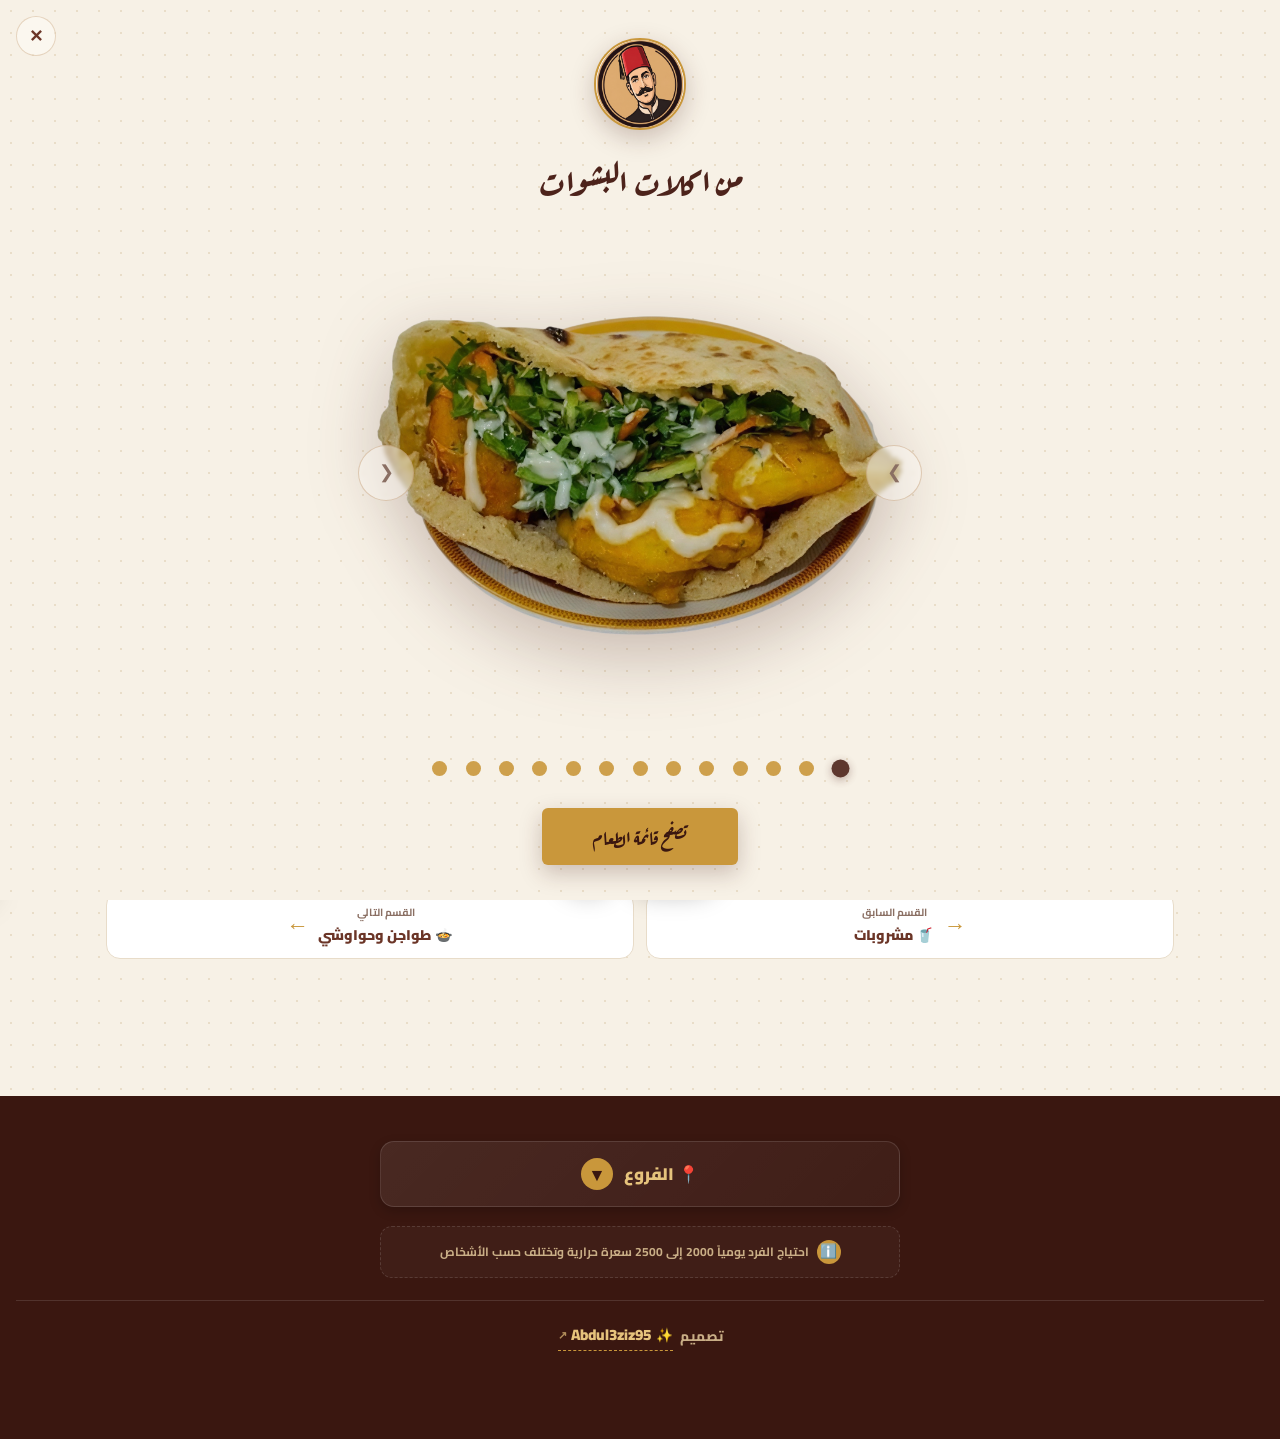
==== index.html @ 7810b71e "Update index.html" ====
<!DOCTYPE html>
<html lang="ar" dir="rtl">
<head>
<meta charset="UTF-8">
<meta name="viewport" content="width=device-width, initial-scale=1.0">
<title>ركن البشوات | كشري - طواجن - حواوشي</title>
<link href="https://fonts.googleapis.com/css2?family=Cairo:wght@400;600;700;800;900&family=Aref+Ruqaa:wght@400;700&display=swap" rel="stylesheet">
<style>
:root{
  --brown:#4d231b; --brown2:#6b3527; --dark:#3a1710;
  --gold:#c9973b; --gold2:#e6c37c; --cream:#f7f1e6; --card:#fffdf8;
  --ink:#2b1a15; --muted:#8a6f63; --line:#e8dcc9; --wa:#128c5e;
}
*{margin:0;padding:0;box-sizing:border-box;-webkit-tap-highlight-color:transparent}
html{scroll-behavior:smooth}
body{font-family:'Cairo',sans-serif;background:var(--cream);color:var(--ink);
  background-image:radial-gradient(#e9ddc8 1px,transparent 1px);background-size:22px 22px}
.topbar{position:sticky;top:0;z-index:50;background:rgba(58,23,16,.97);backdrop-filter:blur(8px);
  display:flex;align-items:center;justify-content:space-between;padding:.6rem 1rem;gap:.8rem;box-shadow:0 4px 18px rgba(0,0,0,.25)}
.brand{display:flex;align-items:center;gap:.7rem;color:#fff}
.brand .logo{width:54px;height:54px;border-radius:50%;object-fit:cover;flex-shrink:0;
  border:2px solid var(--gold);box-shadow:0 3px 10px rgba(0,0,0,.4);background:#d9a866}
.brand b{font-size:1.1rem;font-weight:900}
.brand small{display:block;color:var(--gold2);font-size:.68rem;font-weight:700}
.cart-btn{position:relative;background:var(--gold);border:none;color:var(--dark);font-family:inherit;font-weight:800;
  padding:.55rem 1.1rem;border-radius:50px;cursor:pointer;font-size:.9rem;display:flex;align-items:center;gap:.4rem;transition:.2s}
.cart-btn:hover{transform:translateY(-2px)}
.count{background:var(--dark);color:#fff;border-radius:50px;min-width:22px;height:22px;display:grid;place-items:center;font-size:.72rem;padding:0 6px}
/* ===== الهيرو ===== */
.hero{background:linear-gradient(135deg,var(--dark),#5a241c 55%,#7a3a24);color:#fff;text-align:center;padding:3.2rem 1rem 3.4rem;position:relative;overflow:hidden}
.hero::before{content:'🍚 🥙 🍲';position:absolute;inset:0;display:flex;justify-content:space-around;align-items:center;
  font-size:5rem;opacity:.07;pointer-events:none}
.hero h1{font-size:clamp(2rem,7vw,3.4rem);font-weight:900;color:var(--gold2);text-shadow:0 4px 20px rgba(0,0,0,.4)}
.hero p{color:#f3e2c3;font-weight:700;margin:.4rem 0 1.4rem;font-size:1.05rem}
.badges{display:flex;gap:.5rem;justify-content:center;flex-wrap:wrap;margin-top:.6rem}
.badges span{background:#ffffff14;border:1px solid #ffffff2b;border-radius:50px;padding:.3rem .9rem;font-size:.75rem;font-weight:700;color:#f3e2c3}
.hero-search{display:flex;justify-content:center;margin-top:1.3rem;position:relative}
.search{background:#fff;border:2px solid var(--gold);border-radius:50px;padding:.75rem 1.4rem;font-family:inherit;
  font-size:.95rem;font-weight:700;color:var(--ink);width:min(430px,92%);outline:none;text-align:center;
  box-shadow:0 8px 24px rgba(0,0,0,.3);transition:.2s}
.search:focus{border-color:var(--gold2);box-shadow:0 8px 24px rgba(0,0,0,.3),0 0 0 4px #c9973b33}
.search::placeholder{color:var(--muted)}
.search-stats{display:none;justify-content:center;gap:.5rem;margin-top:.7rem;font-size:.82rem;font-weight:800;color:#f3e2c3}
.search-stats.show{display:flex}
.search-stats span{background:#ffffff22;padding:.25rem .8rem;border-radius:50px;border:1px solid #ffffff33}
.search-stats .clear-btn{background:var(--gold);color:var(--dark);padding:.25rem .8rem;border-radius:50px;cursor:pointer;border:none;font-family:inherit;font-weight:900;font-size:.78rem;transition:.2s}
.search-stats .clear-btn:hover{background:var(--gold2);transform:translateY(-1px)}
/* ===== شاشة الترحيب + العداد الدائري ===== */
#welcome{position:fixed;inset:0;z-index:100;display:flex;flex-direction:column;align-items:center;justify-content:center;
  padding:1rem;gap:0;background:rgba(26,10,6,.85);backdrop-filter:blur(8px);opacity:0;pointer-events:none;transition:.45s;overflow-y:auto}
#welcome.show{opacity:1;pointer-events:auto}
.w-card{background:var(--cream);border-radius:22px;max-width:440px;width:100%;padding:1.5rem 1.2rem 1.3rem;text-align:center;
  position:relative;box-shadow:0 24px 70px rgba(0,0,0,.55);border:2px solid var(--gold);
  transform:translateY(26px) scale(.94);transition:.45s cubic-bezier(.2,.9,.3,1.15)}
#welcome.show .w-card{transform:translateY(0) scale(1)}
.w-card.hidden{display:none}
.w-card img{width:100%;border-radius:16px;border:1px solid var(--line);background:#fff}
.w-card h2{color:var(--brown);font-weight:900;font-size:1.3rem;margin:.9rem 0 .3rem}
.w-card p{color:var(--muted);font-weight:700;font-size:.88rem;line-height:1.9}
.w-close{position:absolute;top:.7rem;left:.7rem;width:34px;height:34px;border-radius:50%;border:none;
  background:#00000012;color:var(--brown);font-weight:900;cursor:pointer;font-size:1rem;transition:.2s}
.w-close:hover{background:#00000022;transform:rotate(90deg)}
/* ===== العداد الدائري الحديث ===== */
.loader-wrap{display:flex;flex-direction:column;align-items:center;gap:.8rem;margin-top:1.5rem;flex-shrink:0}
.ring{position:relative;width:116px;height:116px;filter:drop-shadow(0 0 14px rgba(201,151,59,.35))}
.ring svg{width:100%;height:100%;transform:rotate(-90deg)}
.ring-bg{fill:none;stroke:#ffffff22;stroke-width:8}
.ring-fg{fill:none;stroke:url(#ringGrad);stroke-width:8;stroke-linecap:round;stroke-dasharray:326.7;stroke-dashoffset:326.7;
  transition:stroke-dashoffset .35s ease;filter:drop-shadow(0 0 6px rgba(230,195,124,.7))}
.ring-num{position:absolute;inset:0;display:flex;align-items:center;justify-content:center;color:#fff;font-weight:900;font-size:1.6rem}
.ring-num small{font-size:.85rem;color:var(--gold2);font-weight:800;margin-inline-start:2px}
.loader-txt{color:#f3e2c3;font-weight:800;font-size:.85rem;animation:blinkTxt 1.6s ease-in-out infinite}
.loader-txt.done{animation:none;color:var(--gold2)}
@keyframes blinkTxt{0%,100%{opacity:.55}50%{opacity:1}}
.skip-link{background:none;border:none;color:#c9ae86;font-family:inherit;font-size:.75rem;font-weight:700;cursor:pointer;
  text-decoration:underline;text-underline-offset:3px;transition:.2s;margin-top:.2rem}
.skip-link:hover{color:var(--gold2)}
/* ===== صفحة الأصناف المميزة (ستايل القرية النجدية) ===== */
#featured{position:fixed;inset:0;z-index:95;background:var(--cream);
  background-image:radial-gradient(#e9ddc8 1px,transparent 1px);background-size:22px 22px;
  display:flex;flex-direction:column;align-items:center;opacity:0;pointer-events:none;transition:.45s;overflow-y:auto;padding:1.2rem 0 2.2rem}
#featured.show{opacity:1;pointer-events:auto}
.f-close{position:absolute;top:1rem;left:1rem;width:40px;height:40px;border-radius:50%;border:1.5px solid #b98d5f55;
  background:#fffdf888;color:var(--brown2);font-size:1.05rem;font-weight:900;cursor:pointer;transition:.25s;z-index:5}
.f-close:hover{background:var(--brown);color:#fff;transform:rotate(90deg)}
.f-top{text-align:center;margin-top:1.2rem;flex-shrink:0}
.f-logo{width:92px;height:92px;border-radius:50%;object-fit:cover;border:2.5px solid var(--gold);
  box-shadow:0 8px 24px rgba(77,35,27,.25);background:#d9a866}
.f-title{font-family:'Aref Ruqaa',serif;color:var(--brown);font-size:clamp(1.5rem,6vw,2.2rem);font-weight:700;margin-top:.7rem;line-height:1.6}
.f-stage{position:relative;width:100%;max-width:600px;flex:1;min-height:300px;display:flex;align-items:center;justify-content:center;padding:1rem 0}
.f-img-box{width:88%;display:flex;align-items:center;justify-content:center}
.f-img-box img{max-width:100%;max-height:52vh;object-fit:contain;cursor:zoom-in;
  filter:drop-shadow(0 20px 35px rgba(77,35,27,.28));transition:.3s;border-radius:8px}
.f-arrow{position:absolute;top:50%;transform:translateY(-50%);width:56px;height:56px;border-radius:50%;
  border:1.5px solid #b98d5f66;background:#fffdf866;color:#8a6f63;font-size:1.15rem;cursor:pointer;transition:.25s;
  display:grid;place-items:center;backdrop-filter:blur(2px);z-index:3;line-height:1}
.f-arrow:hover{background:var(--gold);color:var(--dark);border-color:var(--gold);transform:translateY(-50%) scale(1.1)}
.f-arrow:active{transform:translateY(-50%) scale(.92)}
.f-right{right:3%}
.f-left{left:3%}
.f-dots{display:flex;gap:1.15rem;justify-content:center;align-items:center;padding:1.4rem 1rem .6rem;flex-wrap:wrap;flex-shrink:0}
.f-dot{width:15px;height:15px;border-radius:50%;border:none;background:var(--gold);cursor:pointer;transition:.3s;padding:0;opacity:.9}
.f-dot:hover{transform:scale(1.2)}
.f-dot.active{background:var(--brown);transform:scale(1.2);box-shadow:0 2px 8px rgba(77,35,27,.4)}
.f-menu-btn{font-family:'Aref Ruqaa',serif;background:var(--gold);color:var(--dark);border:none;border-radius:6px;
  padding:.85rem 3.2rem;font-size:1.2rem;font-weight:700;cursor:pointer;transition:.25s;
  box-shadow:0 8px 22px rgba(77,35,27,.25);margin-top:1.4rem;flex-shrink:0}
.f-menu-btn:hover{background:var(--gold2);transform:translateY(-3px);box-shadow:0 12px 28px rgba(77,35,27,.35)}
.f-menu-btn:active{transform:scale(.97)}
.anim-next{animation:featNext .5s ease}
.anim-prev{animation:featPrev .5s ease}
@keyframes featNext{from{opacity:0;transform:translateX(-35px) scale(.97)}to{opacity:1;transform:translateX(0) scale(1)}}
@keyframes featPrev{from{opacity:0;transform:translateX(35px) scale(.97)}to{opacity:1;transform:translateX(0) scale(1)}}
/* ===== التكبير ===== */
#featLightbox{position:fixed;inset:0;z-index:99;background:rgba(20,8,4,.94);display:flex;align-items:center;justify-content:center;
  padding:1.2rem;opacity:0;pointer-events:none;transition:.3s;cursor:zoom-out}
#featLightbox.show{opacity:1;pointer-events:auto}
#featLightbox img{max-width:96%;max-height:90%;border-radius:14px;border:3px solid var(--gold);box-shadow:0 30px 80px rgba(0,0,0,.8);cursor:default}
.lb-close{position:absolute;top:1rem;left:1rem;width:44px;height:44px;border-radius:50%;border:none;
  background:#ffffff22;color:#fff;font-size:1.2rem;cursor:pointer;transition:.25s}
.lb-close:hover{background:#e53e3e;transform:rotate(90deg)}
.lb-name{position:absolute;bottom:1.2rem;inset-inline:0;text-align:center;color:var(--gold2);font-weight:900;font-size:1.05rem;text-shadow:0 2px 8px rgba(0,0,0,.8)}
@media(max-width:560px){
  .f-arrow{width:44px;height:44px;font-size:1rem}
  .f-right{right:2%}
  .f-left{left:2%}
  .f-img-box{width:82%}
  .f-dots{gap:.8rem}
  .f-dot{width:12px;height:12px}
}
/* ===== التصنيفات ===== */
.cats{position:sticky;top:66px;z-index:40;background:var(--cream);padding:.7rem 1rem;display:flex;gap:.5rem;
  overflow-x:auto;border-bottom:1px solid var(--line);scrollbar-width:none;transition:.3s}
.cats::-webkit-scrollbar{display:none}
.cats.searching{opacity:.4;pointer-events:none}
.chip{flex-shrink:0;background:#fff;border:1.5px solid var(--line);border-radius:50px;padding:.45rem 1.1rem;
  font-family:inherit;font-weight:800;font-size:.85rem;color:var(--brown2);cursor:pointer;transition:.2s}
.chip.active,.chip:hover{background:var(--brown);color:#fff;border-color:var(--brown)}
/* ===== الأقسام ===== */
main{max-width:1100px;margin:auto;padding:1.5rem 1rem 6rem}
.section{margin-bottom:2.6rem;scroll-margin-top:160px}
.ribbon{background:linear-gradient(180deg,var(--brown2),var(--brown));color:#fff;padding:.55rem 2.4rem;border-radius:.5rem;
  position:relative;font-size:1.2rem;font-weight:900;display:inline-block;box-shadow:0 6px 16px rgba(61,21,15,.3);margin-bottom:1.2rem}
.ribbon::before,.ribbon::after{content:"";position:absolute;top:9px;bottom:9px;width:24px;background:var(--dark);z-index:-1}
.ribbon::before{left:-13px;clip-path:polygon(0 0,100% 0,100% 100%,0 100%,45% 50%)}
.ribbon::after{right:-13px;clip-path:polygon(0 0,100% 0,55% 50%,100% 100%,0 100%)}
.grid{display:grid;grid-template-columns:repeat(auto-fill,minmax(250px,1fr));gap:.9rem}
.card{background:var(--card);border:1px solid var(--line);border-radius:16px;padding:.9rem 1rem;display:flex;
  flex-direction:column;gap:.7rem;transition:.25s;box-shadow:0 2px 8px rgba(77,35,27,.06)}
.card:hover{transform:translateY(-4px);box-shadow:0 10px 24px rgba(77,35,27,.14);border-color:var(--gold)}
.card.highlight{border-color:var(--gold);box-shadow:0 0 0 3px #c9973b33,0 10px 24px rgba(77,35,27,.14);animation:pulse .6s ease-out}
@keyframes pulse{0%{transform:scale(.95)}50%{transform:scale(1.03)}100%{transform:scale(1)}}
.c-top{display:flex;justify-content:space-between;align-items:flex-start;gap:.5rem}
.c-top h4{font-size:.95rem;font-weight:800;line-height:1.5}
.cal{flex-shrink:0;background:#fff6e6;border:1px solid #f0dcb8;color:#a06b1c;border-radius:50px;padding:.1rem .6rem;font-size:.68rem;font-weight:800}
.size{font-family:inherit;font-size:.8rem;font-weight:700;color:var(--brown2);background:#fff;border:1.5px solid var(--line);border-radius:10px;padding:.35rem .5rem;outline:none}
.c-bot{display:flex;justify-content:space-between;align-items:center;gap:.5rem;margin-top:auto}
.price{background:linear-gradient(180deg,var(--gold2),var(--gold));color:var(--dark);border-radius:10px;padding:.25rem .8rem;font-weight:900;font-size:.85rem}
.step{display:flex;align-items:center;gap:.4rem;background:#fff;border:1.5px solid var(--line);border-radius:12px;padding:.28rem .4rem;transition:.2s}
.step.on{border-color:var(--gold);box-shadow:0 0 0 3px #c9973b22}
.step .st{width:30px;height:30px;border:none;border-radius:9px;font-size:1.1rem;font-weight:900;cursor:pointer;transition:.15s;font-family:inherit;line-height:1}
.step .inc{background:var(--brown);color:#fff}
.step .inc:hover{background:var(--gold);color:var(--dark)}
.step .inc:active{transform:scale(.9)}
.step .dec{background:#f3e7d7;color:var(--brown2)}
.step .dec:hover{background:#e5d3ba}
.step .dec:active{transform:scale(.9)}
.step .qnum{min-width:22px;text-align:center;font-weight:900;color:var(--brown);font-size:.95rem}
.sec-nav{display:flex;gap:.8rem;margin-top:1.5rem}
.nav-btn{flex:1;display:flex;align-items:center;justify-content:center;gap:.6rem;background:#fff;border:1.5px solid var(--line);
  border-radius:14px;padding:.6rem .8rem;cursor:pointer;transition:.2s;font-family:inherit}
.nav-btn:hover{border-color:var(--brown);transform:translateY(-2px);box-shadow:0 6px 16px rgba(77,35,27,.14)}
.nav-btn .arr{font-size:1.4rem;color:var(--gold);font-weight:900;line-height:1}
.nav-btn .lbl{text-align:center}
.nav-btn .lbl small{display:block;font-size:.65rem;color:var(--muted);font-weight:700}
.nav-btn .lbl b{font-size:.88rem;color:var(--brown2);font-weight:900}
.nav-btn:hover .lbl b{color:var(--brown)}
/* ===== سلة الطلبات ===== */
#overlay{position:fixed;inset:0;background:rgba(30,12,8,.5);opacity:0;pointer-events:none;transition:.3s;z-index:60}
#overlay.show{opacity:1;pointer-events:auto}
#drawer{position:fixed;top:0;left:0;bottom:0;width:min(400px,92vw);background:var(--cream);z-index:70;display:flex;
  flex-direction:column;transform:translateX(-105%);transition:.35s cubic-bezier(.2,.8,.2,1);box-shadow:8px 0 30px rgba(0,0,0,.25)}
#drawer.show{transform:translateX(0)}
.d-head{background:var(--brown);color:#fff;padding:1rem 1.2rem;display:flex;justify-content:space-between;align-items:center;font-weight:900}
.d-head button{background:#ffffff22;border:none;color:#fff;width:32px;height:32px;border-radius:50%;font-size:1rem;cursor:pointer}
.d-items{flex:1;overflow-y:auto;padding:1rem;display:flex;flex-direction:column;gap:.7rem}
.empty{text-align:center;color:var(--muted);font-weight:800;margin:auto;font-size:1rem}
.ci{background:#fff;border:1px solid var(--line);border-radius:14px;padding:.7rem .9rem;display:flex;align-items:center;gap:.6rem;justify-content:space-between}
.ci-info b{font-size:.85rem;font-weight:800;display:block}
.ci-size{background:#fff6e6;border:1px solid #f0dcb8;color:#a06b1c;border-radius:50px;padding:0 .55rem;font-size:.65rem;font-weight:800;margin-inline-start:.3rem}
.ci-price{color:var(--muted);font-size:.7rem;font-weight:700}
.ci-ctrl{display:flex;align-items:center;gap:.55rem}
.ci-ctrl .q{width:27px;height:27px;border-radius:8px;border:none;background:var(--brown);color:#fff;font-weight:900;cursor:pointer;font-size:.95rem}
.ci-ctrl span{font-weight:900;min-width:18px;text-align:center}
.ci-total{font-weight:900;color:var(--brown2);font-size:.82rem;min-width:52px;text-align:end}
.d-foot{border-top:1px solid var(--line);padding:1rem;background:#fff;display:flex;flex-direction:column;gap:.6rem}
.d-foot input,.d-foot textarea{font-family:inherit;border:1.5px solid var(--line);border-radius:10px;padding:.5rem .7rem;font-size:.82rem;outline:none;resize:none;background:var(--cream)}
.d-foot input:focus,.d-foot textarea:focus{border-color:var(--gold)}
.total-row{display:flex;justify-content:space-between;font-weight:900;font-size:1rem;color:var(--brown)}
.total-row small{color:var(--muted);font-weight:700}
.checkout{background:var(--wa);color:#fff;border:none;border-radius:12px;padding:.85rem;font-family:inherit;font-weight:900;font-size:1rem;cursor:pointer;display:flex;justify-content:center;align-items:center;gap:.5rem}
.checkout:active{transform:scale(.98)}
/* ===== أزرار عائمة ===== */
.fabs{position:fixed;bottom:1rem;inset-inline:0;display:flex;justify-content:center;gap:.7rem;z-index:55}
.fab{border:none;border-radius:50px;padding:.8rem 1.4rem;font-family:inherit;font-weight:900;font-size:.9rem;cursor:pointer;
  display:flex;align-items:center;gap:.5rem;box-shadow:0 10px 26px rgba(0,0,0,.28);transition:.2s}
.fab-cart{background:var(--brown);color:#fff}
.fab-wa{background:var(--wa);color:#fff;padding:.8rem 1rem}
.fab:hover{transform:translateY(-3px)}
.fab svg{width:22px;height:22px;fill:#fff}
/* ===== الفوتر ===== */
footer{background:var(--dark);color:#e9d5b5;padding:2.2rem 1rem 5.5rem;text-align:center}
.branches-wrapper{max-width:520px;margin:.6rem auto;position:relative}
.branches-toggle{width:100%;background:linear-gradient(135deg,#ffffff14,#ffffff08);border:1.5px solid #ffffff1f;border-radius:14px;
  padding:1rem 1.2rem;display:flex;align-items:center;justify-content:center;gap:.7rem;cursor:pointer;transition:.3s;
  font-family:inherit;font-weight:900;font-size:1.05rem;color:var(--gold2);box-shadow:0 4px 12px rgba(0,0,0,.2)}
.branches-toggle:hover{background:linear-gradient(135deg,#ffffff1f,#ffffff14);border-color:var(--gold);transform:translateY(-2px);box-shadow:0 6px 18px rgba(0,0,0,.3)}
.branches-toggle .toggle-icon{display:inline-flex;align-items:center;justify-content:center;width:32px;height:32px;
  background:var(--gold);color:var(--dark);border-radius:50%;font-weight:900;font-size:1.1rem;transition:.4s cubic-bezier(.4,.0,.2,1);flex-shrink:0}
.branches-toggle.open .toggle-icon{transform:rotate(180deg);background:var(--gold2)}
.branches-toggle .toggle-text{display:flex;align-items:center;gap:.4rem}
.branches-toggle.open .toggle-text{color:#fff}
.branches-content{max-height:0;overflow:hidden;transition:max-height .4s cubic-bezier(.4,.0,.2,1), opacity .3s ease, margin-top .3s ease;opacity:0;margin-top:0}
.branches-content.open{opacity:1;margin-top:.8rem}
.branch{background:#ffffff0d;border:1px solid #ffffff1f;border-radius:14px;margin:.5rem 0;padding:.9rem 1rem;font-size:.85rem;font-weight:700;transition:.3s}
.branch:hover{background:#ffffff14;border-color:var(--gold);transform:translateX(-3px)}
.branch-info{display:flex;flex-direction:column;gap:.4rem}
.branch-name{display:inline-flex;align-items:center;gap:.4rem;color:var(--gold2);font-weight:900;font-size:.95rem;
  text-decoration:none;transition:.25s;padding:.15rem .3rem;border-radius:8px;align-self:flex-start}
.branch-name:hover{color:var(--gold);background:#ffffff0a;transform:translateX(-4px)}
.branch-name::before{content:"📍";font-size:.9rem}
.branch-name::after{content:"↗";font-size:.7rem;opacity:.6;transition:.25s;margin-inline-start:.15rem}
.branch-address{color:#e9d5b5;font-weight:700;font-size:.82rem;padding-inline-start:1.6rem}
.branch-phone{color:#c9ae86;font-weight:700;font-size:.82rem;padding-inline-start:1.6rem}
.branch-phone a{color:inherit;text-decoration:none}
footer .calorie-info{max-width:520px;margin:1.2rem auto 0;padding:.8rem 1.2rem;background:#ffffff08;border:1px dashed #ffffff22;
  border-radius:12px;font-size:.75rem;color:#c9ae86;display:flex;align-items:center;justify-content:center;gap:.5rem;font-weight:700;line-height:1.7}
footer .calorie-info .info-icon{background:var(--gold);color:var(--dark);width:24px;height:24px;border-radius:50%;
  display:inline-flex;align-items:center;justify-content:center;font-weight:900;font-size:.85rem;flex-shrink:0}
footer .credit{margin-top:1.4rem;padding-top:1.2rem;border-top:1px solid #ffffff1f;font-size:.85rem;font-weight:800;color:#a08565;display:flex;align-items:center;justify-content:center;gap:.4rem;flex-wrap:wrap}
footer .credit .design-text{color:#c9ae86}
footer .credit a{color:var(--gold2);text-decoration:none;font-weight:900;font-size:.95rem;border-bottom:1.5px dashed var(--gold);padding-bottom:1px;transition:.25s;display:inline-flex;align-items:center;gap:.3rem}
footer .credit a:hover{color:var(--gold);border-bottom-style:solid;transform:translateY(-1px);text-shadow:0 0 10px rgba(230,195,124,.4)}
footer .credit a::before{content:"✨";font-size:.85rem}
footer .credit a::after{content:"↗";font-size:.7rem;opacity:.7}
#toast{position:fixed;bottom:5.5rem;inset-inline:0;display:flex;justify-content:center;z-index:80;pointer-events:none}
#toast span{background:var(--dark);color:#fff;border-radius:50px;padding:.5rem 1.4rem;font-weight:800;font-size:.85rem;
  opacity:0;transform:translateY(15px);transition:.3s;box-shadow:0 8px 20px rgba(0,0,0,.3)}
#toast span.show{opacity:1;transform:translateY(0)}
</style>
</head>
<body>

<!-- ===== شاشة الترحيب + العداد الدائري ===== -->
<div id="welcome">
  <div class="w-card" id="wCard">
    <button class="w-close" onclick="skipIntro()" aria-label="إغلاق">✕</button>
    <img src="welcome.png" alt="مطاعم ركن البشوات">
    <h2>أهلاً وسهلاً بكم 🎩</h2>
    <p>نرحّب بكم في <b>ركن البشوات</b> — أصل الأكل المصري الشعبي.<br>
    تصفّحوا أقسام المنيو، اختاروا أصنافكم المفضلة،<br>ويصلنا طلبكم مباشرة عبر واتساب. 🛵</p>
  </div>
  <div class="loader-wrap">
    <div class="ring">
      <svg viewBox="0 0 120 120">
        <defs>
          <linearGradient id="ringGrad" x1="0" y1="0" x2="1" y2="1">
            <stop offset="0" stop-color="#e6c37c"/>
            <stop offset="1" stop-color="#c9973b"/>
          </linearGradient>
        </defs>
        <circle class="ring-bg" cx="60" cy="60" r="52"/>
        <circle class="ring-fg" id="ringFg" cx="60" cy="60" r="52"/>
      </svg>
      <div class="ring-num"><span id="loadPct">0</span><small>%</small></div>
    </div>
    <div class="loader-txt" id="loaderTxt">جارٍ تجهيز الأطباق... 🍽️</div>
    <button class="skip-link" onclick="skipIntro()">تخطي والذهاب للمنيو ⏭</button>
  </div>
</div>

<header class="topbar">
  <div class="brand">
    <img src="logo.png" alt="شعار ركن البشوات" class="logo">
    <div><b>ركن البشوات</b><small>كشري • طواجن • حواوشي</small></div>
  </div>
  <button class="cart-btn" onclick="openCart()">🛒 طلبك <span class="count">0</span></button>
</header>

<section class="hero">
  <h1>ركن البشوات</h1>
  <p>أصل الأكل المصري الشعبي — كشري • طواجن • حواوشي</p>
  <div class="badges">
    <span>🔥 السعرات الحرارية موضّحة</span><span>🛵 طلبك يوصلنا واتساب</span>
  </div>
  <div class="hero-search">
    <input class="search" id="search" placeholder="🔍 ابحث عن صنف...">
  </div>
  <div class="search-stats" id="searchStats">
    <span id="statsCount">0 نتيجة</span>
    <button class="clear-btn" onclick="clearSearch()">✕ مسح البحث</button>
  </div>
</section>

<nav class="cats" id="cats"></nav>

<main id="menu"></main>

<footer>
  <div class="branches-wrapper">
    <button class="branches-toggle" id="branchesToggle" onclick="toggleBranches(event)">
      <span class="toggle-text">📍 الفروع</span>
      <span class="toggle-icon">▼</span>
    </button>
    <div class="branches-content" id="branchesContent">
      <div class="branch">
        <div class="branch-info">
          <a href="https://maps.app.goo.gl/cs2gEscGLESkvoz77?g_st=ac" target="_blank" rel="noopener noreferrer" class="branch-name">
            <b>الفرع ١:</b> أم الحمام الغربي
          </a>
          <div class="branch-address">شارع الأمير نواف بن عبدالعزيز</div>
          <div class="branch-phone">📞 <a href="tel:0552170714">0552170714</a></div>
        </div>
      </div>
      <div class="branch">
        <div class="branch-info">
          <a href="https://maps.app.goo.gl/2geMfVpZWQDYkZYRA" target="_blank" rel="noopener noreferrer" class="branch-name">
            <b>الفرع ٢:</b> حي المربع
          </a>
          <div class="branch-address">شارع الفواتين، بجوار المتحف الوطني</div>
          <div class="branch-phone">📞 <a href="tel:0550940258">0550940258</a></div>
        </div>
      </div>
    </div>
  </div>
  <div class="calorie-info">
    <span class="info-icon">ℹ️</span>
    <span>احتياج الفرد يومياً 2000 إلى 2500 سعرة حرارية وتختلف حسب الأشخاص</span>
  </div>
  <div class="credit">
    <span class="design-text">تصميم</span>
    <a href="https://abdul3ziz95.com/" target="_blank" rel="noopener noreferrer">Abdul3ziz95</a>
  </div>
</footer>

<!-- ===== صفحة الأصناف المميزة ===== -->
<div id="featured">
  <button class="f-close" onclick="closeFeatured()" aria-label="إغلاق">✕</button>
  <div class="f-top">
    <img src="logo.png" alt="ركن البشوات" class="f-logo">
    <h2 class="f-title">من اكلات البشوات</h2>
  </div>
  <div class="f-stage" id="featStage">
    <button class="f-arrow f-right" onclick="manualNav(-1)" aria-label="السابق">❯</button>
    <div class="f-img-box" id="featAnim">
      <img id="featImg" src="" alt="" onclick="zoomFeatured()">
    </div>
    <button class="f-arrow f-left" onclick="manualNav(1)" aria-label="التالي">❮</button>
  </div>
  <div class="f-dots" id="featDots"></div>
  <button class="f-menu-btn" onclick="closeFeatured()">تصفح قائمة الطعام</button>
</div>

<!-- ===== التكبير ===== -->
<div id="featLightbox" onclick="closeFeatLightbox()">
  <button class="lb-close" aria-label="إغلاق">✕</button>
  <img id="lbImg" src="" alt="">
  <div class="lb-name" id="lbName"></div>
</div>

<div id="overlay" onclick="closeCart()"></div>
<aside id="drawer">
  <div class="d-head">🛒 سلة الطلبات <button onclick="closeCart()">✕</button></div>
  <div class="d-items" id="dItems"></div>
  <div class="d-foot">
    <input id="cname" placeholder="👤 اسمك الكريم">
    <textarea id="cnotes" rows="2" placeholder="📝 ملاحظات (عنوان، توصيل، تعديلات...)"></textarea>
    <div class="total-row"><span>الإجمالي <small>(شامل الضريبة)</small></span><span id="dTotal">0 ريال</span></div>
    <button class="checkout" onclick="checkout()">
      <svg viewBox="0 0 24 24" width="20" height="20" fill="#fff"><path d="M17.472 14.382c-.297-.149-1.758-.867-2.03-.967-.273-.099-.471-.148-.67.15-.197.297.767.966-.94 1.164-.173.199-.347.223-.644.075-.297-.15-1.255-.463-2.39-1.475-.883-.788-1.48-1.761-1.653-2.059-.173-.297-.018-.458.13-.606.134-.133.297-.347.446-.52.149-.174.198-.298.298-.497.099-.198.05-.371-.025-.52-.075-.149-.669-1.612-.916-2.207-.242-.579-.487-.5-.669-.51-.173-.008-.371-.01-.57-.01-.198 0-.52.074-.792.372-.272.297-1.04 1.016-1.04 2.479 0 1.462 1.065 2.875 1.213 3.074.149.198 2.096 3.2 5.077 4.487.709.306 1.262.489 1.694.625.712.227 1.36.195 1.871.118.571-.085 1.758-.719 2.006-1.413.248-.694.248-1.289.173-1.413-.074-.124-.272-.198-.57-.347m-5.421 7.403h-.004a9.87 9.87 0 01-5.031-1.378l-.361-.214-3.741.982.998-3.648-.235-.374a9.86 9.86 0 01-1.51-5.26c.001-5.45 4.436-9.884 9.888-9.884 2.64 0 5.122 1.03 6.988 2.898a9.825 9.825 0 012.893 6.994c-.003 5.45-4.437 9.884-9.885 9.884m8.413-18.297A11.815 11.815 0 0012.05 0C5.495 0 .16 5.335.157 11.892c0 2.096.547 4.142 1.588 5.945L.057 24l6.305-1.654a11.882 11.882 0 005.683 1.448h.005c6.554 0 11.89-5.335 11.893-11.893a11.821 11.821 0 00-3.48-8.413z"/></svg>
      إتمام الطلب عبر واتساب
    </button>
  </div>
</aside>

<div class="fabs">
  <button class="fab fab-cart" onclick="openCart()">🛒 <span class="count">0</span></button>
  <a class="fab fab-wa wa-link" href="#" aria-label="واتساب">
    <svg viewBox="0 0 24 24"><path d="M17.472 14.382c-.297-.149-1.758-.867-2.03-.967-.273-.099-.471-.148-.67.15-.197.297.767.966-.94 1.164-.173.199-.347.223-.644.075-.297-.15-1.255-.463-2.39-1.475-.883-.788-1.48-1.761-1.653-2.059-.173-.297-.018-.458.13-.606.134-.133.297-.347.446-.52.149-.174.198-.298.298-.497.099-.198.05-.371-.025-.52-.075-.149-.669-1.612-.916-2.207-.242-.579-.487-.5-.669-.51-.173-.008-.371-.01-.57-.01-.198 0-.52.074-.792.372-.272.297-1.04 1.016-1.04 2.479 0 1.462 1.065 2.875 1.213 3.074.149.198 2.096 3.2 5.077 4.487.709.306 1.262.489 1.694.625.712.227 1.36.195 1.871.118.571-.085 1.758-.719 2.006-1.413.248-.694.248-1.289.173-1.413-.074-.124-.272-.198-.57-.347m-5.421 7.403h-.004a9.87 9.87 0 01-5.031-1.378l-.361-.214-3.741.982.998-3.648-.235-.374a9.86 9.86 0 01-1.51-5.26c.001-5.45 4.436-9.884 9.888-9.884 2.64 0 5.122 1.03 6.988 2.898a9.825 9.825 0 012.893 6.994c-.003 5.45-4.437 9.884-9.885 9.884m8.413-18.297A11.815 11.815 0 0012.05 0C5.495 0 .16 5.335.157 11.892c0 2.096.547 4.142 1.588 5.945L.057 24l6.305-1.654a11.882 11.882 0 005.683 1.448h.005c6.554 0 11.89-5.335 11.893-11.893a11.821 11.821 0 00-3.48-8.413z"/></svg>
  </a>
</div>

<div id="toast"><span id="toastMsg"></span></div>

<script>
const WA = '966561365019';
const SIZES = ['صغير','وسط','كبير'];
const t0 = Date.now();

/* ===== الأصناف المميزة ===== */
/* 📁 ضع الصور داخل مجلد باسم img بجانب ملف الموقع بأسماء f1.png حتى f13.png */
const FEATURED = [
  {n:'طبق كشري البشوات', img:'img/f1.png'},
  {n:'رغيف حواوشي سادة', img:'img/f2.png'},
  {n:'فلافل مشكل', img:'img/f3.png'},
  {n:'كبدة اسكندراني', img:'img/f4.png'},
  {n:'بيض مسلوق بالطحينة', img:'img/f5.png'},
  {n:'بطاطس بانية (صامولي)', img:'img/f6.png'},
  {n:'بطاطس محمرة بالكاتشب', img:'img/f7.png'},
  {n:'فول بالطحينة', img:'img/f8.png'},
  {n:'مسقعة', img:'img/f9.png'},
  {n:'بابا غنوج', img:'img/f10.png'},
  {n:'طاجن مكرونة لحم', img:'img/f11.png'},
  {n:'مشكل البشوات', img:'img/f12.png'},
  {n:'أرز بلبن', img:'img/f13.png'}
];

/* ===== شاشة الترحيب + العداد الدائري ===== */
let introFinished = false, imgLoaded = 0, winLoaded = false;
const ringFg = document.getElementById('ringFg');
const loadPct = document.getElementById('loadPct');
const loaderTxt = document.getElementById('loaderTxt');
const CIRC = 326.7;

/* الترحيب يظهر مرة واحدة فقط — العداد يظهر دائماً */
const firstVisit = !localStorage.getItem('rb_welcome_seen');
if(firstVisit) localStorage.setItem('rb_welcome_seen','1');
else document.getElementById('wCard').classList.add('hidden');
setTimeout(()=>{
  document.getElementById('welcome').classList.add('show');
  document.body.style.overflow='hidden';
}, 250);

/* قائمة كل الملفات والصور المطلوب تحميلها */
const assets = ['logo.png','welcome.png', ...FEATURED.map(f=>f.img)];
const totalAssets = assets.length;

function setProgress(p){
  loadPct.textContent = p;
  ringFg.style.strokeDashoffset = CIRC * (1 - p/100);
  if(p >= 100){
    loaderTxt.textContent = 'اكتمل التحميل ✔';
    loaderTxt.classList.add('done');
  }
}
function tick(){
  let pct = Math.round((imgLoaded/totalAssets) * 90);
  if(winLoaded) pct = Math.max(pct, 90);
  if(imgLoaded >= totalAssets && winLoaded) pct = 100;
  setProgress(pct);
  if(pct === 100) finishIntro();
}
window.addEventListener('load', ()=>{ winLoaded = true; tick(); });
assets.forEach(src=>{
  const im = new Image();
  im.onload = im.onerror = ()=>{ imgLoaded++; tick(); };
  im.src = src;
});
/* حد أمان: لو تعلّق أي ملف يُكمل بعد 15 ثانية */
setTimeout(()=>{ imgLoaded = totalAssets; winLoaded = true; tick(); }, 15000);

function finishIntro(){
  if(introFinished) return;
  introFinished = true;
  const wait = Math.max(0, 1600 - (Date.now() - t0));
  setTimeout(()=>{
    document.getElementById('welcome').classList.remove('show');
    document.body.style.overflow='';
    setTimeout(openFeatured, 400);
  }, wait);
}
/* تخطي التحميل والذهاب للمنيو مباشرة */
function skipIntro(){
  if(introFinished) return;
  introFinished = true;
  document.getElementById('welcome').classList.remove('show');
  document.body.style.overflow='';
}
document.getElementById('welcome').addEventListener('click', e=>{ if(e.target.id==='welcome') skipIntro(); });

/* ===== منطق الأصناف المميزة ===== */
let featIndex = 0, featTimer = null, featAuto = true;
const featImg = document.getElementById('featImg');
const featAnim = document.getElementById('featAnim');

function featPlaceholder(name){
  const svg = `<svg xmlns="http://www.w3.org/2000/svg" width="800" height="600"><rect width="800" height="600" fill="#f7f1e6"/><circle cx="400" cy="250" r="120" fill="#e8dcc9"/><text x="400" y="295" font-size="110" text-anchor="middle">🍽️</text><text x="400" y="460" font-size="42" text-anchor="middle" fill="#4d231b" font-family="Cairo,sans-serif" font-weight="bold">${name}</text><text x="400" y="520" font-size="26" text-anchor="middle" fill="#8a6f63" font-family="Cairo,sans-serif">ركن البشوات ⭐</text></svg>`;
  return 'data:image/svg+xml;charset=utf-8,'+encodeURIComponent(svg);
}
featImg.addEventListener('error', ()=>{ featImg.src = featPlaceholder(FEATURED[featIndex].n); });

const featDots = document.getElementById('featDots');
FEATURED.forEach((_,i)=>{
  const d = document.createElement('button');
  d.className='f-dot'; d.setAttribute('aria-label','صنف '+(i+1));
  d.onclick = ()=>{ featAuto=false; stopFeatAuto(); showFeat(i, i>featIndex?'next':'prev'); };
  featDots.appendChild(d);
});

function showFeat(i, dir){
  featIndex = (i + FEATURED.length) % FEATURED.length;
  const item = FEATURED[featIndex];
  featAnim.classList.remove('anim-next','anim-prev');
  void featAnim.offsetWidth;
  featAnim.classList.add(dir==='prev' ? 'anim-prev' : 'anim-next');
  featImg.src = item.img;
  featImg.alt = item.n;
  document.querySelectorAll('.f-dot').forEach((d,di)=> d.classList.toggle('active', di===featIndex));
}
function startFeatAuto(){
  stopFeatAuto();
  featTimer = setInterval(()=> showFeat(featIndex+1,'next'), 3500);
}
function stopFeatAuto(){
  if(featTimer){ clearInterval(featTimer); featTimer=null; }
}
function manualNav(d){
  featAuto = false;
  stopFeatAuto();
  showFeat(featIndex+d, d<0?'prev':'next');
}
function openFeatured(){
  document.getElementById('featured').classList.add('show');
  document.body.style.overflow='hidden';
  featAuto = true;
  showFeat(featIndex,'next');
  startFeatAuto();
}
function closeFeatured(){
  closeFeatLightbox();
  document.getElementById('featured').classList.remove('show');
  document.body.style.overflow='';
  stopFeatAuto();
}
function zoomFeatured(){
  document.getElementById('lbImg').src = featImg.src;
  document.getElementById('lbName').textContent = FEATURED[featIndex].n;
  document.getElementById('featLightbox').classList.add('show');
  stopFeatAuto();
}
function closeFeatLightbox(){
  const lb = document.getElementById('featLightbox');
  if(lb.classList.contains('show')){
    lb.classList.remove('show');
    if(featAuto && document.getElementById('featured').classList.contains('show')) startFeatAuto();
  }
}

let touchX = null;
document.getElementById('featStage').addEventListener('touchstart', e=>{ touchX = e.touches[0].clientX; }, {passive:true});
document.getElementById('featStage').addEventListener('touchend', e=>{
  if(touchX===null) return;
  const dx = e.changedTouches[0].clientX - touchX;
  if(Math.abs(dx) > 45) manualNav(dx > 0 ? 1 : -1);
  touchX = null;
}, {passive:true});

document.addEventListener('keydown', e=>{
  if(!document.getElementById('featured').classList.contains('show')) return;
  if(e.key==='Escape'){ document.getElementById('featLightbox').classList.contains('show') ? closeFeatLightbox() : closeFeatured(); }
  else if(e.key==='ArrowLeft') manualNav(1);
  else if(e.key==='ArrowRight') manualNav(-1);
});

/* ===== الفروع ===== */
const branchesToggle = document.getElementById('branchesToggle');
const branchesContent = document.getElementById('branchesContent');
let branchesOpen = false;
function toggleBranches(e){
  if(e) e.stopPropagation();
  branchesOpen = !branchesOpen;
  if(branchesOpen){
    branchesToggle.classList.add('open');
    branchesContent.classList.add('open');
    branchesContent.style.maxHeight = branchesContent.scrollHeight + 'px';
  } else {
    branchesToggle.classList.remove('open');
    branchesContent.classList.remove('open');
    branchesContent.style.maxHeight = '0';
  }
}
function closeBranches(){
  if(branchesOpen){
    branchesOpen = false;
    branchesToggle.classList.remove('open');
    branchesContent.classList.remove('open');
    branchesContent.style.maxHeight = '0';
  }
}
document.addEventListener('click', function(e){
  const wrapper = document.querySelector('.branches-wrapper');
  if(branchesOpen && !wrapper.contains(e.target)) closeBranches();
});
window.addEventListener('popstate', function(){ closeBranches(); });

/* ===== المنيو ===== */
const MENU = [
{t:'الكشري',i:'🍚',items:[
 ['طبق كشري كبير',[12],260],['طبق كشري وسط',[10],210],['طبق كشري سوبر',[8],180],
 ['طبق كشري كمالة',[5],285],['طبق كشري عائلي وسط',[25],290],['طبق كشري عائلي كبير',[35],295],
 ['عيش توست',[2],150],['أرز بلبن',[6],160]]},
{t:'طواجن وحواوشي',i:'🍲',items:[
 ['طاجن مكرونة لحم',[12],255],['طاجن مكرونة فراخ',[10],265],
 ['طاجن مكرونة بالدجاج والموزاريلا',[12],220],['طاجن مكرونة باللحمة والموزاريلا',[14],225],
 ['رغيف حواوشي سادة',[12],230],['رغيف حواوشي بالموزاريلا',[14],350]]},
{t:'السندوتشات',i:'🥙',items:[
 ['فلافل مشكل',[3],138],['فلافل مشكل بالبيض',[4],178],['فلافل محشية سادة',[3],140],
 ['فول بالبيض',[4],140],['فول بالسلطة',[3],140],['مسقعة',[3],150],['بطاطس مهروسة',[3],158],
 ['بطاطس مهروسة بالبيض',[4],124],['عجة فرنساوي',[3],168],['بطاطس بانية',[3],158],
 ['جبنة قديمة (مش مصري)',[3],145],['جبنة فيتا بالخيار',[3],162],['زهرة - قرنبيط',[3],162],
 ['بطاطس محمرة بالكاتشب',[3],145],['بيض مسلوق بالخلطة',[3],140],['بطاطس شيبسي',[3],145],
 ['بطاطس شيبسي بالبيض',[4],150],['كبدة',[4],170],['فلافل جبنة كبير (صامولي)',[4],180],['شكشوكة (صامولي)',[2],170],
 ['بيض مقلي (صامولي)',[2],160],['بيض أومليت (صامولي)',[2],160],
 ['جبنة - مربى (صامولي)',[2],155],['فلافل برجر بالجبنة الشيدر (صامولي)',[4],175]]},
{t:'الصحون',i:'🍽️',items:[
 ['بيض مسلوق 5 حبات بالطحينة',[8],210],['بطاطس أصابع محمرة بالكاتشب',[2,3,5],180],
 ['بطاطس شيبسي',[2,3,5],115],['كبدة اسكندراني',[5,8,12],120],
 ['فول بزيت الزيتون والطحينة',[7],140],['فول بالزيت الحار والطحينة',[7],75],
 ['بطاطس بانية',[2,3,5],150],['قرنبيط بانية',[2,3,5],255],['باذنجان مخلل',[2,3,5],320],
 ['مسقعة',[2,3,5],480],['باذنجان مقلي بالليمون',[2,3,5],514],['مقبلات مشكل محلي',[7],420],
 ['جبنة قديمة بالطحينة (مش مصري)',[3,5,7],178],['خبز مصري بلدي 3 حبات',[1],168],['بيض بالبسطرمة',[10],320],
 ['فول بالصلصة',[6],149],['فول بالسحق',[10],149],['مسقعة بالحمص',[7],149],
 ['سلطة بالمقبلات (فيتا - رومي - زيتون)',[10],210],['فلافل عادي 4 حبات',[1],155],
 ['فلافل محشية (الحبة بريال)',[1],150],['قرص فلافل بالجبنة الكبيرة',[2],180],['علبة عجينة فلافل كبيرة',[2,3,5],200]]},
{t:'المقبلات',i:'🥗',items:[
 ['سلطة خضراء',[2,3,5],260],['جبنة قديمة',[3,5,7],210],['باذنجان دقة البشوات',[2,3,5],180],
 ['جبنة بالخيار',[3,5,7],285],['جبنة بالطماطم',[3,5,7],210],['بابا غنوج',[3,5,7],310],
 ['مشكل البشوات',[10,15,17],320],['باذنجان مقلي بالطحينة والدقة',[2,3,5],350]]},
{t:'الاضافات',i:'➕',items:[['تقلية',[2],150],['عدس',[2],150],['صلصة',[2],150]]},
{t:'مشروبات',i:'🥤',items:[['كينزا',[3],149],['حمضيات',[3],149],['ليمون صودا',[3],149],['ماء',[1],null]]},
];

const cats = document.getElementById('cats'), search = document.getElementById('search'), main = document.getElementById('menu');
const searchStats = document.getElementById('searchStats'), statsCount = document.getElementById('statsCount');
let currentSection = 0;
let isSearching = false;

MENU.forEach((sec,si)=>{
  const chip = document.createElement('button');
  chip.className='chip'; chip.textContent = sec.i+' '+sec.t;
  chip.onclick = ()=> {
    if(isSearching) clearSearch();
    showSection(si, true);
  };
  cats.appendChild(chip);

  const s = document.createElement('section');
  s.className='section'; s.id='sec-'+si;
  s.innerHTML = `<h3 class="ribbon">${sec.i} ${sec.t}</h3><div class="grid"></div>`;
  const g = s.querySelector('.grid');
  sec.items.forEach((it,ii)=>{
    const [name,prices,cal] = it, multi = prices.length>1;
    const card = document.createElement('div');
    card.className='card'; card.dataset.name = name;
    card.innerHTML = `
      <div class="c-top"><h4>${name}</h4><span class="cal">${cal? '🔥 '+cal+' سعرة':'💧 صفر سعرات'}</span></div>
      ${multi? `<select class="size">${prices.map((p,i)=>`<option value="${i}">${SIZES[i]} • ${p} ريال</option>`).join('')}</select>`:''}
      <div class="c-bot">
        <div class="price">${multi? 'من '+prices[0]+' ريال' : prices[0]+' ريال'}</div>
        <div class="step" data-si="${si}" data-ii="${ii}">
          <button class="st inc" aria-label="زيادة">+</button>
          <span class="qnum">0</span>
          <button class="st dec" aria-label="إنقاص">−</button>
        </div>
      </div>`;
    g.appendChild(card);
  });

  const n = MENU.length;
  const prev = (si-1+n)%n, next = (si+1)%n;
  const nav = document.createElement('div');
  nav.className='sec-nav';
  nav.innerHTML = `
    <button class="nav-btn" data-go="${prev}">
      <span class="arr">→</span>
      <span class="lbl"><small>القسم السابق</small><b>${MENU[prev].i} ${MENU[prev].t}</b></span>
    </button>
    <button class="nav-btn" data-go="${next}">
      <span class="lbl"><small>القسم التالي</small><b>${MENU[next].i} ${MENU[next].t}</b></span>
      <span class="arr">←</span>
    </button>`;
  s.appendChild(nav);
  main.appendChild(s);
});

document.addEventListener('click', e=>{
  const b = e.target.closest('.st'); if(!b) return;
  const step = b.closest('.step');
  const it = MENU[+step.dataset.si].items[+step.dataset.ii];
  let size='', price = it[1][0];
  const sel = step.closest('.card').querySelector('select');
  if(sel){ size = SIZES[+sel.value]; price = it[1][+sel.value]; }
  const key = it[0]+'|'+size;
  const cur = cart.get(key) || {name:it[0], size, price, qty:0};
  b.classList.contains('inc') ? cur.qty++ : cur.qty--;
  if(cur.qty<=0) cart.delete(key); else cart.set(key,cur);
  updateCart();
});
document.addEventListener('change', e=>{ if(e.target.matches('.size')) refreshSteps(); });

function refreshSteps(){
  document.querySelectorAll('.step').forEach(st=>{
    const it = MENU[+st.dataset.si].items[+st.dataset.ii];
    let size=''; const sel = st.closest('.card').querySelector('select');
    if(sel) size = SIZES[+sel.value];
    const q = (cart.get(it[0]+'|'+size)||{}).qty || 0;
    st.querySelector('.qnum').textContent = q;
    st.classList.toggle('on', q>0);
  });
}

main.addEventListener('click', e=>{
  const b = e.target.closest('.nav-btn'); if(!b) return;
  showSection(+b.dataset.go, true);
});

function showSection(si, scroll=false){
  currentSection = si;
  document.querySelectorAll('.section').forEach((s,i)=> s.style.display = (i===si)? '' : 'none');
  document.querySelectorAll('.chip').forEach((c,i)=> c.classList.toggle('active', i===si));
  if(scroll){
    const target = document.getElementById('sec-'+si);
    requestAnimationFrame(()=>{ target.scrollIntoView({behavior:'smooth', block:'start'}); });
  }
}
showSection(0);

/* ===== البحث ===== */
search.addEventListener('input', e=>{
  const q = e.target.value.trim().toLowerCase();
  document.querySelectorAll('.card.highlight').forEach(c=>c.classList.remove('highlight'));
  if(!q){ clearSearch(); return; }
  isSearching = true;
  cats.classList.add('searching');
  searchStats.classList.add('show');
  let firstMatch = null, totalMatches = 0;
  document.querySelectorAll('.section').forEach(s=>{
    s.style.display='';
    let sectionHasMatch = false;
    s.querySelectorAll('.card').forEach(c=>{
      const match = c.dataset.name.toLowerCase().includes(q);
      c.style.display = match ? '' : 'none';
      if(match){ sectionHasMatch = true; totalMatches++; if(!firstMatch) firstMatch = c; }
    });
    s.style.display = sectionHasMatch ? '' : 'none';
  });
  statsCount.textContent = totalMatches + ' نتيجة';
  if(firstMatch){
    setTimeout(()=>{
      firstMatch.scrollIntoView({behavior:'smooth', block:'center'});
      firstMatch.classList.add('highlight');
    }, 150);
  } else {
    toast('لا توجد نتائج 🔍');
  }
});

function clearSearch(){
  search.value = '';
  isSearching = false;
  cats.classList.remove('searching');
  searchStats.classList.remove('show');
  statsCount.textContent = '0 نتيجة';
  document.querySelectorAll('.card.highlight').forEach(c=>c.classList.remove('highlight'));
  document.querySelectorAll('.section').forEach(s=>{
    s.style.display='';
    s.querySelectorAll('.card').forEach(c=> c.style.display = '');
  });
  showSection(currentSection);
}

/* ===== السلة ===== */
const cart = new Map();
document.getElementById('dItems').addEventListener('click', e=>{
  const b = e.target.closest('.q'); if(!b) return;
  const item = cart.get(b.dataset.k);
  b.dataset.a==='inc' ? item.qty++ : item.qty--;
  if(item.qty<=0) cart.delete(b.dataset.k);
  updateCart();
});
function updateCart(){
  let count=0, total=0;
  cart.forEach(i=>{ count+=i.qty; total+=i.qty*i.price; });
  document.querySelectorAll('.count').forEach(c=>c.textContent=count);
  document.getElementById('dTotal').textContent = total+' ريال';
  const box = document.getElementById('dItems');
  box.innerHTML = cart.size ? [...cart.entries()].map(([k,i])=>`
    <div class="ci">
      <div class="ci-info"><b>${i.name}${i.size?`<span class="ci-size">${i.size}</span>`:''}</b><span class="ci-price">${i.price} ريال</span></div>
      <div class="ci-ctrl"><button class="q" data-k="${k}" data-a="dec">−</button><span>${i.qty}</span><button class="q" data-k="${k}" data-a="inc">+</button></div>
      <div class="ci-total">${i.qty*i.price} ريال</div>
    </div>`).join('')
  : `<div class="empty">🛒<br>سلتك فارغة..<br>أضف أصنافك المفضلة!</div>`;
  refreshSteps();
}
function openCart(){ document.getElementById('drawer').classList.add('show'); document.getElementById('overlay').classList.add('show'); }
function closeCart(){ document.getElementById('drawer').classList.remove('show'); document.getElementById('overlay').classList.remove('show'); }

function checkout(){
  if(!cart.size){ toast('سلتك فارغة 🛒'); return; }
  let total=0;
  const lines = [...cart.values()].map(i=>{ total+=i.qty*i.price;
    return `▪️ ${i.qty} × ${i.name}${i.size?` (${i.size})`:''} = ${i.qty*i.price} ريال`; });
  const name = document.getElementById('cname').value.trim();
  const notes = document.getElementById('cnotes').value.trim();
  let msg = `السلام عليكم *ركن البشوات* 🌟\nطلب جديد:\n━━━━━━━━━━━━\n${lines.join('\n')}\n━━━━━━━━━━━━\n*الإجمالي: ${total} ريال* (شامل الضريبة)\n`;
  if(name) msg += `👤 الاسم: ${name}\n`;
  if(notes) msg += `📝 ملاحظات: ${notes}\n`;
  window.open('https://wa.me/'+WA+'?text='+encodeURIComponent(msg), '_blank');
}

document.querySelectorAll('.wa-link').forEach(a=>
  a.href = 'https://wa.me/'+WA+'?text='+encodeURIComponent('السلام عليكم ركن البشوات 🌟 أبغى أطلب'));

let tT; function toast(m){ const s=document.getElementById('toastMsg'); s.textContent=m; s.classList.add('show');
  clearTimeout(tT); tT=setTimeout(()=>s.classList.remove('show'),1600); }
updateCart();
</script>
</body>
</html>
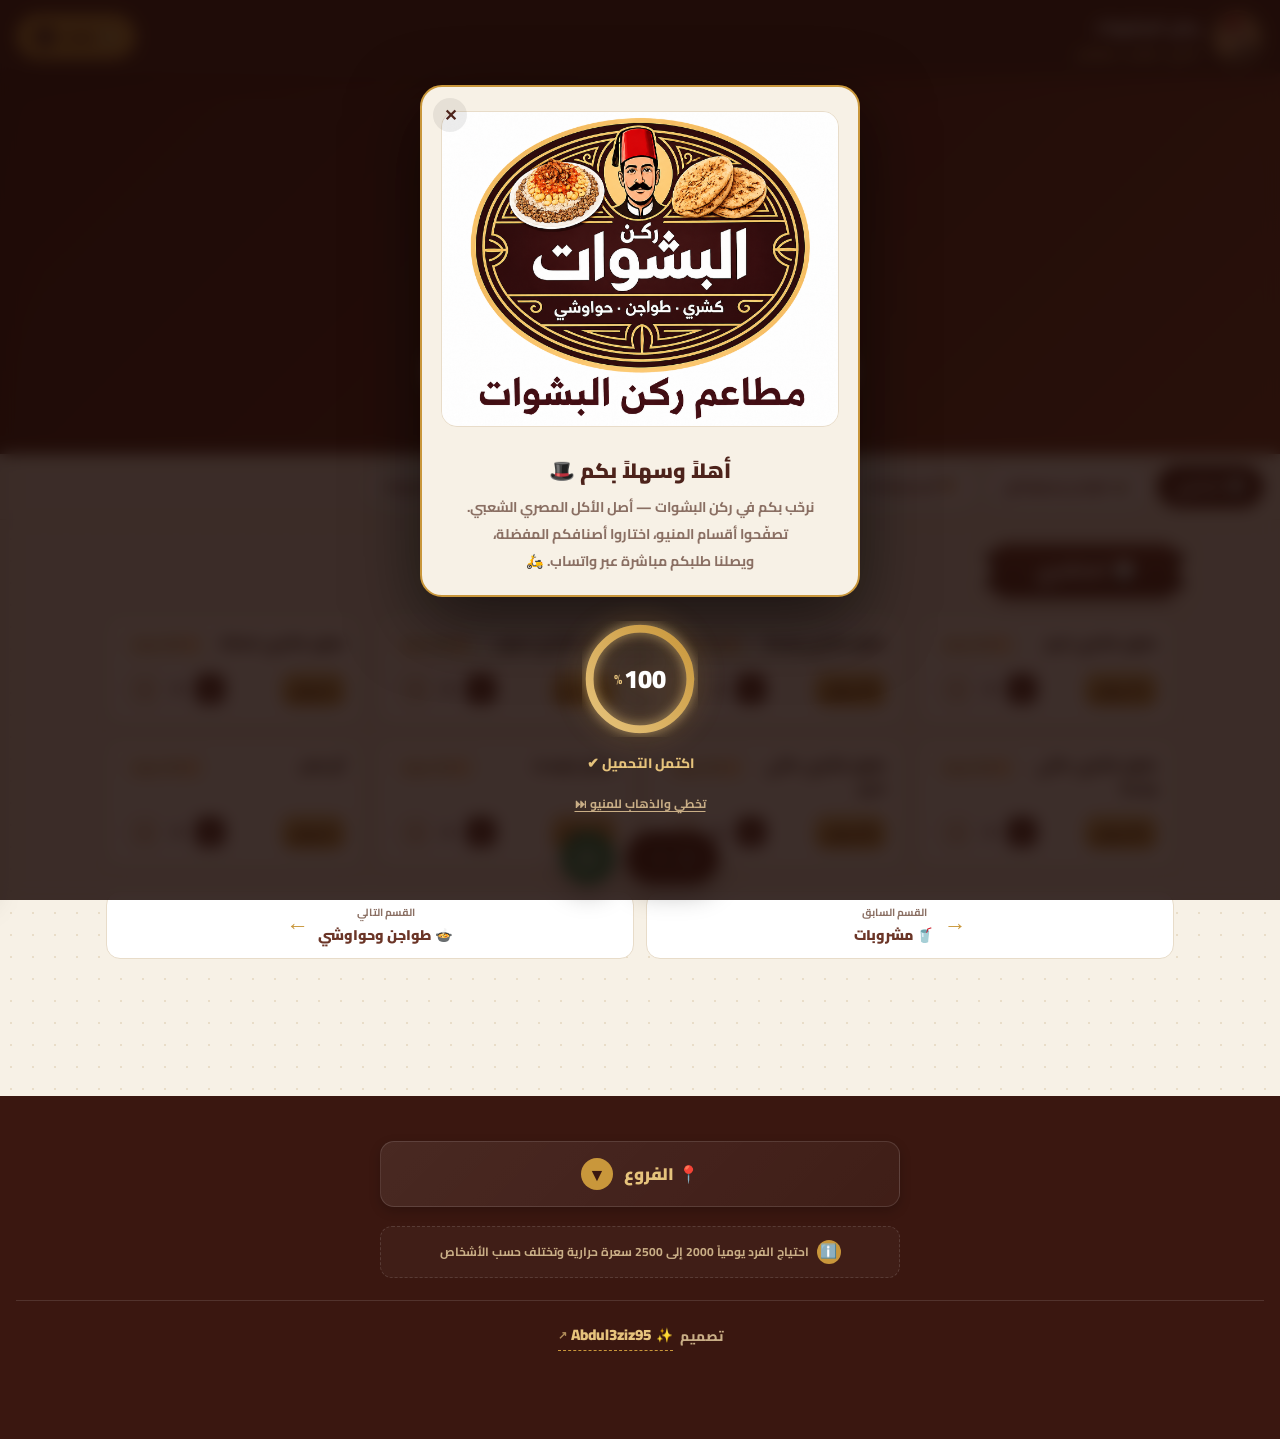
==== commit 2e1ab7a9: "Update welcome screen comments and logic" ====
--- a/index.html
+++ b/index.html
@@ -45,7 +45,7 @@
 .search-stats span{background:#ffffff22;padding:.25rem .8rem;border-radius:50px;border:1px solid #ffffff33}
 .search-stats .clear-btn{background:var(--gold);color:var(--dark);padding:.25rem .8rem;border-radius:50px;cursor:pointer;border:none;font-family:inherit;font-weight:900;font-size:.78rem;transition:.2s}
 .search-stats .clear-btn:hover{background:var(--gold2);transform:translateY(-1px)}
-/* ===== شاشة الترحيب + العداد الدائري ===== */
+/* ===== شاشة الترحيب + العداد الدائري (الزيارة الأولى فقط) ===== */
 #welcome{position:fixed;inset:0;z-index:100;display:flex;flex-direction:column;align-items:center;justify-content:center;
   padding:1rem;gap:0;background:rgba(26,10,6,.85);backdrop-filter:blur(8px);opacity:0;pointer-events:none;transition:.45s;overflow-y:auto}
 #welcome.show{opacity:1;pointer-events:auto}
@@ -53,7 +53,6 @@
   position:relative;box-shadow:0 24px 70px rgba(0,0,0,.55);border:2px solid var(--gold);
   transform:translateY(26px) scale(.94);transition:.45s cubic-bezier(.2,.9,.3,1.15)}
 #welcome.show .w-card{transform:translateY(0) scale(1)}
-.w-card.hidden{display:none}
 .w-card img{width:100%;border-radius:16px;border:1px solid var(--line);background:#fff}
 .w-card h2{color:var(--brown);font-weight:900;font-size:1.3rem;margin:.9rem 0 .3rem}
 .w-card p{color:var(--muted);font-weight:700;font-size:.88rem;line-height:1.9}
@@ -251,7 +250,7 @@
 </head>
 <body>
 
-<!-- ===== شاشة الترحيب + العداد الدائري ===== -->
+<!-- ===== شاشة الترحيب + العداد الدائري (الزيارة الأولى فقط) ===== -->
 <div id="welcome">
   <div class="w-card" id="wCard">
     <button class="w-close" onclick="skipIntro()" aria-label="إغلاق">✕</button>
@@ -415,61 +414,72 @@
   {n:'أرز بلبن', img:'img/f13.png'}
 ];
 
-/* ===== شاشة الترحيب + العداد الدائري ===== */
-let introFinished = false, imgLoaded = 0, winLoaded = false;
-const ringFg = document.getElementById('ringFg');
-const loadPct = document.getElementById('loadPct');
-const loaderTxt = document.getElementById('loaderTxt');
-const CIRC = 326.7;
-
-/* الترحيب يظهر مرة واحدة فقط — العداد يظهر دائماً */
+/* ===== شاشة الترحيب + العداد (الزيارة الأولى فقط) ===== */
+let introFinished = false;
+const MIN_INTRO_MS = 5000; /* ٥ ثواني حد أدنى لقراءة رسالة الترحيب */
+
 const firstVisit = !localStorage.getItem('rb_welcome_seen');
-if(firstVisit) localStorage.setItem('rb_welcome_seen','1');
-else document.getElementById('wCard').classList.add('hidden');
-setTimeout(()=>{
-  document.getElementById('welcome').classList.add('show');
-  document.body.style.overflow='hidden';
-}, 250);
-
-/* قائمة كل الملفات والصور المطلوب تحميلها */
-const assets = ['logo.png','welcome.png', ...FEATURED.map(f=>f.img)];
-const totalAssets = assets.length;
-
-function setProgress(p){
-  loadPct.textContent = p;
-  ringFg.style.strokeDashoffset = CIRC * (1 - p/100);
-  if(p >= 100){
-    loaderTxt.textContent = 'اكتمل التحميل ✔';
-    loaderTxt.classList.add('done');
-  }
-}
-function tick(){
-  let pct = Math.round((imgLoaded/totalAssets) * 90);
-  if(winLoaded) pct = Math.max(pct, 90);
-  if(imgLoaded >= totalAssets && winLoaded) pct = 100;
-  setProgress(pct);
-  if(pct === 100) finishIntro();
-}
-window.addEventListener('load', ()=>{ winLoaded = true; tick(); });
-assets.forEach(src=>{
-  const im = new Image();
-  im.onload = im.onerror = ()=>{ imgLoaded++; tick(); };
-  im.src = src;
-});
-/* حد أمان: لو تعلّق أي ملف يُكمل بعد 15 ثانية */
-setTimeout(()=>{ imgLoaded = totalAssets; winLoaded = true; tick(); }, 15000);
-
+
+if(firstVisit){
+  localStorage.setItem('rb_welcome_seen','1');
+  setTimeout(()=>{
+    document.getElementById('welcome').classList.add('show');
+    document.body.style.overflow='hidden';
+  }, 250);
+
+  /* العداد يتتبع تحميل كل الصور والملفات */
+  const ringFg = document.getElementById('ringFg');
+  const loadPct = document.getElementById('loadPct');
+  const loaderTxt = document.getElementById('loaderTxt');
+  const CIRC = 326.7;
+  let imgLoaded = 0, winLoaded = false;
+  const assets = ['logo.png','welcome.png', ...FEATURED.map(f=>f.img)];
+  const totalAssets = assets.length;
+
+  const setProgress = p=>{
+    loadPct.textContent = p;
+    ringFg.style.strokeDashoffset = CIRC * (1 - p/100);
+    if(p>=100){ loaderTxt.textContent='اكتمل التحميل ✔'; loaderTxt.classList.add('done'); }
+  };
+  const tick = ()=>{
+    let pct = Math.round((imgLoaded/totalAssets)*90);
+    if(winLoaded) pct = Math.max(pct,90);
+    if(imgLoaded>=totalAssets && winLoaded) pct = 100;
+    setProgress(pct);
+    if(pct===100) finishIntro();
+  };
+  window.addEventListener('load', ()=>{ winLoaded=true; tick(); });
+  assets.forEach(src=>{
+    const im = new Image();
+    im.onload = im.onerror = ()=>{ imgLoaded++; tick(); };
+    im.src = src;
+  });
+  /* حد أمان ١٥ ثانية */
+  setTimeout(()=>{ imgLoaded=totalAssets; winLoaded=true; tick(); }, 15000);
+} else {
+  /* الزيارات التالية: بدون ترحيب وبدون عداد — تجهيز صامت للصور ثم فتح المميزة */
+  let loaded = 0, opened = false;
+  const open = ()=>{ if(!opened){ opened=true; openFeatured(); } };
+  FEATURED.forEach(f=>{
+    const im = new Image();
+    im.onload = im.onerror = ()=>{ loaded++; if(loaded>=FEATURED.length) open(); };
+    im.src = f.img;
+  });
+  setTimeout(open, 3000); /* حد أقصى ٣ ثواني */
+}
+
+/* إغلاق الترحيب وفتح المميزة — مع إتمام الـ ٥ ثواني */
 function finishIntro(){
   if(introFinished) return;
   introFinished = true;
-  const wait = Math.max(0, 1600 - (Date.now() - t0));
+  const wait = Math.max(0, MIN_INTRO_MS - (Date.now() - t0));
   setTimeout(()=>{
     document.getElementById('welcome').classList.remove('show');
     document.body.style.overflow='';
     setTimeout(openFeatured, 400);
   }, wait);
 }
-/* تخطي التحميل والذهاب للمنيو مباشرة */
+/* تخطي والذهاب للمنيو مباشرة */
 function skipIntro(){
   if(introFinished) return;
   introFinished = true;
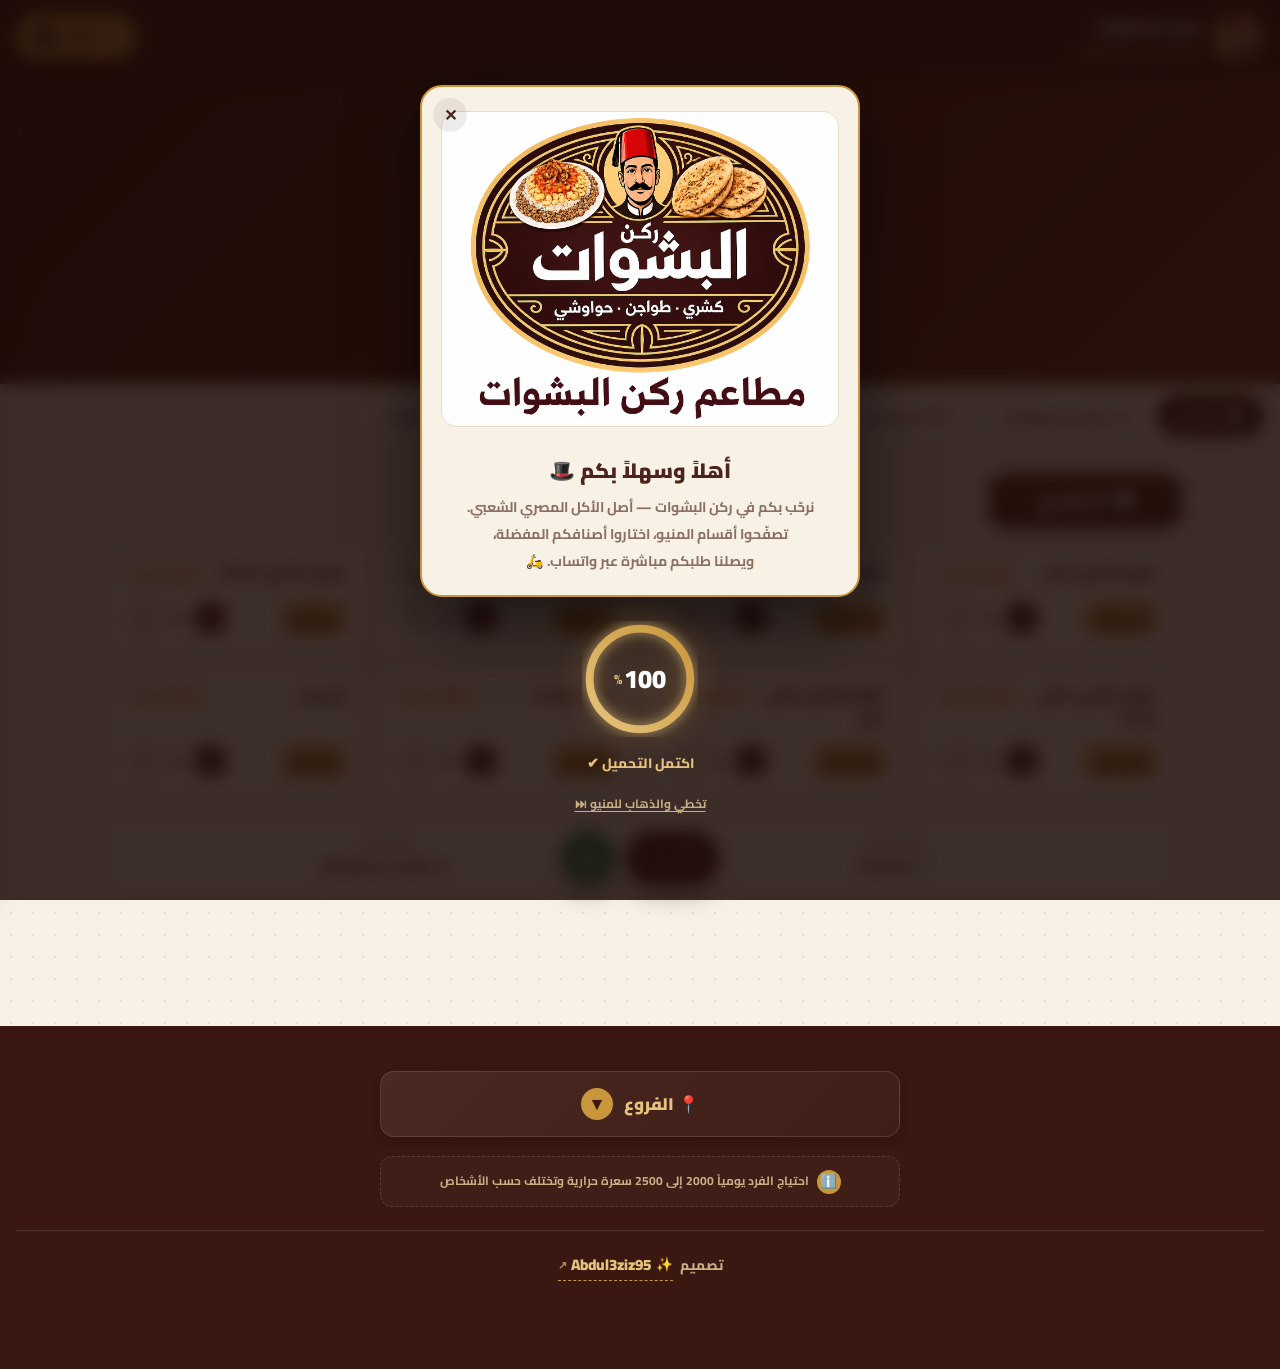
==== commit 3b24a30b: "Update index.html" ====
--- a/index.html
+++ b/index.html
@@ -31,14 +31,12 @@
 .hero::before{content:'🍚 🥙 🍲';position:absolute;inset:0;display:flex;justify-content:space-around;align-items:center;
   font-size:5rem;opacity:.07;pointer-events:none}
 .hero h1{font-size:clamp(2rem,7vw,3.4rem);font-weight:900;color:var(--gold2);text-shadow:0 4px 20px rgba(0,0,0,.4)}
-.hero p{color:#f3e2c3;font-weight:700;margin:.4rem 0 1.4rem;font-size:1.05rem}
-.badges{display:flex;gap:.5rem;justify-content:center;flex-wrap:wrap;margin-top:.6rem}
-.badges span{background:#ffffff14;border:1px solid #ffffff2b;border-radius:50px;padding:.3rem .9rem;font-size:.75rem;font-weight:700;color:#f3e2c3}
-.hero-search{display:flex;justify-content:center;margin-top:1.3rem;position:relative}
-.search{background:#fff;border:2px solid var(--gold);border-radius:50px;padding:.75rem 1.4rem;font-family:inherit;
-  font-size:.95rem;font-weight:700;color:var(--ink);width:min(430px,92%);outline:none;text-align:center;
-  box-shadow:0 8px 24px rgba(0,0,0,.3);transition:.2s}
-.search:focus{border-color:var(--gold2);box-shadow:0 8px 24px rgba(0,0,0,.3),0 0 0 4px #c9973b33}
+.hero p{color:#f3e2c3;font-weight:700;margin:.4rem 0 0;font-size:1.05rem}
+.hero-search{display:flex;justify-content:center;margin-top:1.4rem;position:relative}
+.search{background:#fff;border:1.5px solid var(--gold);border-radius:50px;padding:.5rem 1.1rem;font-family:inherit;
+  font-size:.8rem;font-weight:700;color:var(--ink);width:min(300px,86%);outline:none;text-align:center;
+  box-shadow:0 6px 18px rgba(0,0,0,.28);transition:.2s}
+.search:focus{border-color:var(--gold2);box-shadow:0 6px 18px rgba(0,0,0,.28),0 0 0 3px #c9973b33}
 .search::placeholder{color:var(--muted)}
 .search-stats{display:none;justify-content:center;gap:.5rem;margin-top:.7rem;font-size:.82rem;font-weight:800;color:#f3e2c3}
 .search-stats.show{display:flex}
@@ -88,8 +86,8 @@
 .f-title{font-family:'Aref Ruqaa',serif;color:var(--brown);font-size:clamp(1.5rem,6vw,2.2rem);font-weight:700;margin-top:.7rem;line-height:1.6}
 .f-stage{position:relative;width:100%;max-width:600px;flex:1;min-height:300px;display:flex;align-items:center;justify-content:center;padding:1rem 0}
 .f-img-box{width:88%;display:flex;align-items:center;justify-content:center}
-.f-img-box img{max-width:100%;max-height:52vh;object-fit:contain;cursor:zoom-in;
-  filter:drop-shadow(0 20px 35px rgba(77,35,27,.28));transition:.3s;border-radius:8px}
+.f-img-box img{max-width:100%;max-height:52vh;object-fit:contain;user-select:none;-webkit-user-drag:none;
+  filter:drop-shadow(0 20px 35px rgba(77,35,27,.28));border-radius:8px}
 .f-arrow{position:absolute;top:50%;transform:translateY(-50%);width:56px;height:56px;border-radius:50%;
   border:1.5px solid #b98d5f66;background:#fffdf866;color:#8a6f63;font-size:1.15rem;cursor:pointer;transition:.25s;
   display:grid;place-items:center;backdrop-filter:blur(2px);z-index:3;line-height:1}
@@ -110,15 +108,6 @@
 .anim-prev{animation:featPrev .5s ease}
 @keyframes featNext{from{opacity:0;transform:translateX(-35px) scale(.97)}to{opacity:1;transform:translateX(0) scale(1)}}
 @keyframes featPrev{from{opacity:0;transform:translateX(35px) scale(.97)}to{opacity:1;transform:translateX(0) scale(1)}}
-/* ===== التكبير ===== */
-#featLightbox{position:fixed;inset:0;z-index:99;background:rgba(20,8,4,.94);display:flex;align-items:center;justify-content:center;
-  padding:1.2rem;opacity:0;pointer-events:none;transition:.3s;cursor:zoom-out}
-#featLightbox.show{opacity:1;pointer-events:auto}
-#featLightbox img{max-width:96%;max-height:90%;border-radius:14px;border:3px solid var(--gold);box-shadow:0 30px 80px rgba(0,0,0,.8);cursor:default}
-.lb-close{position:absolute;top:1rem;left:1rem;width:44px;height:44px;border-radius:50%;border:none;
-  background:#ffffff22;color:#fff;font-size:1.2rem;cursor:pointer;transition:.25s}
-.lb-close:hover{background:#e53e3e;transform:rotate(90deg)}
-.lb-name{position:absolute;bottom:1.2rem;inset-inline:0;text-align:center;color:var(--gold2);font-weight:900;font-size:1.05rem;text-shadow:0 2px 8px rgba(0,0,0,.8)}
 @media(max-width:560px){
   .f-arrow{width:44px;height:44px;font-size:1rem}
   .f-right{right:2%}
@@ -221,17 +210,23 @@
 .branches-toggle.open .toggle-text{color:#fff}
 .branches-content{max-height:0;overflow:hidden;transition:max-height .4s cubic-bezier(.4,.0,.2,1), opacity .3s ease, margin-top .3s ease;opacity:0;margin-top:0}
 .branches-content.open{opacity:1;margin-top:.8rem}
-.branch{background:#ffffff0d;border:1px solid #ffffff1f;border-radius:14px;margin:.5rem 0;padding:.9rem 1rem;font-size:.85rem;font-weight:700;transition:.3s}
-.branch:hover{background:#ffffff14;border-color:var(--gold);transform:translateX(-3px)}
-.branch-info{display:flex;flex-direction:column;gap:.4rem}
-.branch-name{display:inline-flex;align-items:center;gap:.4rem;color:var(--gold2);font-weight:900;font-size:.95rem;
-  text-decoration:none;transition:.25s;padding:.15rem .3rem;border-radius:8px;align-self:flex-start}
-.branch-name:hover{color:var(--gold);background:#ffffff0a;transform:translateX(-4px)}
-.branch-name::before{content:"📍";font-size:.9rem}
-.branch-name::after{content:"↗";font-size:.7rem;opacity:.6;transition:.25s;margin-inline-start:.15rem}
-.branch-address{color:#e9d5b5;font-weight:700;font-size:.82rem;padding-inline-start:1.6rem}
-.branch-phone{color:#c9ae86;font-weight:700;font-size:.82rem;padding-inline-start:1.6rem}
-.branch-phone a{color:inherit;text-decoration:none}
+/* بطاقة الفرع الحديثة */
+.branch{background:#ffffff0d;border:1px solid #ffffff1f;border-radius:18px;margin:.6rem 0;padding:1rem 1rem .9rem;transition:.3s}
+.branch:hover{background:#ffffff12;border-color:var(--gold)}
+.branch-head{display:flex;align-items:center;gap:.7rem;margin-bottom:.85rem;text-align:start}
+.branch-num{width:40px;height:40px;flex-shrink:0;background:linear-gradient(135deg,var(--gold),var(--gold2));color:var(--dark);
+  border-radius:12px;display:grid;place-items:center;font-weight:900;font-size:1.05rem;box-shadow:0 4px 12px rgba(0,0,0,.35)}
+.branch-head b{color:var(--gold2);font-size:.95rem;display:block;font-weight:900}
+.branch-head small{color:#c9ae86;font-weight:700;font-size:.72rem;display:block;margin-top:.1rem}
+.branch-actions{display:flex;gap:.55rem}
+.b-act{flex:1;display:flex;align-items:center;justify-content:center;gap:.45rem;border:none;border-radius:12px;
+  padding:.7rem .5rem;font-family:inherit;font-weight:900;font-size:.8rem;cursor:pointer;text-decoration:none;transition:.25s}
+.b-act svg{width:17px;height:17px;fill:currentColor;flex-shrink:0}
+.b-act:active{transform:scale(.95)}
+.b-dir{background:linear-gradient(135deg,var(--gold),var(--gold2));color:var(--dark);box-shadow:0 5px 14px rgba(201,151,59,.3)}
+.b-dir:hover{transform:translateY(-2px);box-shadow:0 9px 22px rgba(201,151,59,.45)}
+.b-call{background:linear-gradient(135deg,#128c5e,#1fad74);color:#fff;box-shadow:0 5px 14px rgba(18,140,94,.3)}
+.b-call:hover{transform:translateY(-2px);box-shadow:0 9px 22px rgba(18,140,94,.45)}
 footer .calorie-info{max-width:520px;margin:1.2rem auto 0;padding:.8rem 1.2rem;background:#ffffff08;border:1px dashed #ffffff22;
   border-radius:12px;font-size:.75rem;color:#c9ae86;display:flex;align-items:center;justify-content:center;gap:.5rem;font-weight:700;line-height:1.7}
 footer .calorie-info .info-icon{background:var(--gold);color:var(--dark);width:24px;height:24px;border-radius:50%;
@@ -289,9 +284,6 @@
 <section class="hero">
   <h1>ركن البشوات</h1>
   <p>أصل الأكل المصري الشعبي — كشري • طواجن • حواوشي</p>
-  <div class="badges">
-    <span>🔥 السعرات الحرارية موضّحة</span><span>🛵 طلبك يوصلنا واتساب</span>
-  </div>
   <div class="hero-search">
     <input class="search" id="search" placeholder="🔍 ابحث عن صنف...">
   </div>
@@ -313,21 +305,41 @@
     </button>
     <div class="branches-content" id="branchesContent">
       <div class="branch">
-        <div class="branch-info">
-          <a href="https://maps.app.goo.gl/cs2gEscGLESkvoz77?g_st=ac" target="_blank" rel="noopener noreferrer" class="branch-name">
-            <b>الفرع ١:</b> أم الحمام الغربي
+        <div class="branch-head">
+          <span class="branch-num">١</span>
+          <div>
+            <b>الفرع ١ — أم الحمام الغربي</b>
+            <small>شارع الأمير نواف بن عبدالعزيز</small>
+          </div>
+        </div>
+        <div class="branch-actions">
+          <a class="b-act b-dir" href="https://maps.app.goo.gl/cs2gEscGLESkvoz77?g_st=ac" target="_blank" rel="noopener noreferrer">
+            <svg viewBox="0 0 24 24"><path d="M12 2L4.5 20.29l.71.71L12 18l6.79 3 .71-.71z"/></svg>
+            التوجه للمطعم
           </a>
-          <div class="branch-address">شارع الأمير نواف بن عبدالعزيز</div>
-          <div class="branch-phone">📞 <a href="tel:0552170714">0552170714</a></div>
+          <a class="b-act b-call" href="tel:0552170714">
+            <svg viewBox="0 0 24 24"><path d="M6.62 10.79c1.44 2.83 3.76 5.14 6.59 6.59l2.2-2.2c.27-.27.67-.36 1.02-.24 1.12.37 2.33.57 3.57.57.55 0 1 .45 1 1V20c0 .55-.45 1-1 1-9.39 0-17-7.61-17-17 0-.55.45-1 1-1h3.5c.55 0 1 .45 1 1 0 1.25.2 2.45.57 3.57.11.35.03.74-.25 1.02l-2.2 2.2z"/></svg>
+            الاتصال مباشر
+          </a>
         </div>
       </div>
       <div class="branch">
-        <div class="branch-info">
-          <a href="https://maps.app.goo.gl/2geMfVpZWQDYkZYRA" target="_blank" rel="noopener noreferrer" class="branch-name">
-            <b>الفرع ٢:</b> حي المربع
+        <div class="branch-head">
+          <span class="branch-num">٢</span>
+          <div>
+            <b>الفرع ٢ — حي المربع</b>
+            <small>شارع الفواتين، بجوار المتحف الوطني</small>
+          </div>
+        </div>
+        <div class="branch-actions">
+          <a class="b-act b-dir" href="https://maps.app.goo.gl/2geMfVpZWQDYkZYRA" target="_blank" rel="noopener noreferrer">
+            <svg viewBox="0 0 24 24"><path d="M12 2L4.5 20.29l.71.71L12 18l6.79 3 .71-.71z"/></svg>
+            التوجه للمطعم
           </a>
-          <div class="branch-address">شارع الفواتين، بجوار المتحف الوطني</div>
-          <div class="branch-phone">📞 <a href="tel:0550940258">0550940258</a></div>
+          <a class="b-act b-call" href="tel:0550940258">
+            <svg viewBox="0 0 24 24"><path d="M6.62 10.79c1.44 2.83 3.76 5.14 6.59 6.59l2.2-2.2c.27-.27.67-.36 1.02-.24 1.12.37 2.33.57 3.57.57.55 0 1 .45 1 1V20c0 .55-.45 1-1 1-9.39 0-17-7.61-17-17 0-.55.45-1 1-1h3.5c.55 0 1 .45 1 1 0 1.25.2 2.45.57 3.57.11.35.03.74-.25 1.02l-2.2 2.2z"/></svg>
+            الاتصال مباشر
+          </a>
         </div>
       </div>
     </div>
@@ -352,19 +364,12 @@
   <div class="f-stage" id="featStage">
     <button class="f-arrow f-right" onclick="manualNav(-1)" aria-label="السابق">❯</button>
     <div class="f-img-box" id="featAnim">
-      <img id="featImg" src="" alt="" onclick="zoomFeatured()">
+      <img id="featImg" src="" alt="">
     </div>
     <button class="f-arrow f-left" onclick="manualNav(1)" aria-label="التالي">❮</button>
   </div>
   <div class="f-dots" id="featDots"></div>
   <button class="f-menu-btn" onclick="closeFeatured()">تصفح قائمة الطعام</button>
-</div>
-
-<!-- ===== التكبير ===== -->
-<div id="featLightbox" onclick="closeFeatLightbox()">
-  <button class="lb-close" aria-label="إغلاق">✕</button>
-  <img id="lbImg" src="" alt="">
-  <div class="lb-name" id="lbName"></div>
 </div>
 
 <div id="overlay" onclick="closeCart()"></div>
@@ -414,9 +419,14 @@
   {n:'أرز بلبن', img:'img/f13.png'}
 ];
 
+function featPlaceholder(name){
+  const svg = `<svg xmlns="http://www.w3.org/2000/svg" width="800" height="600"><rect width="800" height="600" fill="#f7f1e6"/><circle cx="400" cy="250" r="120" fill="#e8dcc9"/><text x="400" y="295" font-size="110" text-anchor="middle">🍽️</text><text x="400" y="460" font-size="42" text-anchor="middle" fill="#4d231b" font-family="Cairo,sans-serif" font-weight="bold">${name}</text><text x="400" y="520" font-size="26" text-anchor="middle" fill="#8a6f63" font-family="Cairo,sans-serif">ركن البشوات ⭐</text></svg>`;
+  return 'data:image/svg+xml;charset=utf-8,'+encodeURIComponent(svg);
+}
+
 /* ===== شاشة الترحيب + العداد (الزيارة الأولى فقط) ===== */
 let introFinished = false;
-const MIN_INTRO_MS = 5000; /* ٥ ثواني حد أدنى لقراءة رسالة الترحيب */
+const MIN_INTRO_MS = 15000; /* ١٥ ثانية حد أدنى لقراءة رسالة الترحيب */
 
 const firstVisit = !localStorage.getItem('rb_welcome_seen');
 
@@ -427,7 +437,6 @@
     document.body.style.overflow='hidden';
   }, 250);
 
-  /* العداد يتتبع تحميل كل الصور والملفات */
   const ringFg = document.getElementById('ringFg');
   const loadPct = document.getElementById('loadPct');
   const loaderTxt = document.getElementById('loaderTxt');
@@ -454,10 +463,9 @@
     im.onload = im.onerror = ()=>{ imgLoaded++; tick(); };
     im.src = src;
   });
-  /* حد أمان ١٥ ثانية */
-  setTimeout(()=>{ imgLoaded=totalAssets; winLoaded=true; tick(); }, 15000);
+  setTimeout(()=>{ imgLoaded=totalAssets; winLoaded=true; tick(); }, 25000);
 } else {
-  /* الزيارات التالية: بدون ترحيب وبدون عداد — تجهيز صامت للصور ثم فتح المميزة */
+  /* الزيارات التالية: بدون ترحيب وبدون عداد — تجهيز صامت ثم فتح المميزة */
   let loaded = 0, opened = false;
   const open = ()=>{ if(!opened){ opened=true; openFeatured(); } };
   FEATURED.forEach(f=>{
@@ -465,10 +473,9 @@
     im.onload = im.onerror = ()=>{ loaded++; if(loaded>=FEATURED.length) open(); };
     im.src = f.img;
   });
-  setTimeout(open, 3000); /* حد أقصى ٣ ثواني */
-}
-
-/* إغلاق الترحيب وفتح المميزة — مع إتمام الـ ٥ ثواني */
+  setTimeout(open, 3000);
+}
+
 function finishIntro(){
   if(introFinished) return;
   introFinished = true;
@@ -479,7 +486,6 @@
     setTimeout(openFeatured, 400);
   }, wait);
 }
-/* تخطي والذهاب للمنيو مباشرة */
 function skipIntro(){
   if(introFinished) return;
   introFinished = true;
@@ -493,11 +499,21 @@
 const featImg = document.getElementById('featImg');
 const featAnim = document.getElementById('featAnim');
 
-function featPlaceholder(name){
-  const svg = `<svg xmlns="http://www.w3.org/2000/svg" width="800" height="600"><rect width="800" height="600" fill="#f7f1e6"/><circle cx="400" cy="250" r="120" fill="#e8dcc9"/><text x="400" y="295" font-size="110" text-anchor="middle">🍽️</text><text x="400" y="460" font-size="42" text-anchor="middle" fill="#4d231b" font-family="Cairo,sans-serif" font-weight="bold">${name}</text><text x="400" y="520" font-size="26" text-anchor="middle" fill="#8a6f63" font-family="Cairo,sans-serif">ركن البشوات ⭐</text></svg>`;
-  return 'data:image/svg+xml;charset=utf-8,'+encodeURIComponent(svg);
-}
-featImg.addEventListener('error', ()=>{ featImg.src = featPlaceholder(FEATURED[featIndex].n); });
+/* تجهيز مسبق لجميع الصور لضمان الترتيب ومنع وميض الصورة السابقة */
+const featReady = {};
+FEATURED.forEach(f=>{
+  const im = new Image();
+  im.onload = ()=>{ featReady[f.img] = f.img; };
+  im.onerror = ()=>{ featReady[f.img] = featPlaceholder(f.n); };
+  im.src = f.img;
+});
+function withFeatSrc(item, cb){
+  if(featReady[item.img]){ cb(featReady[item.img]); return; }
+  const im = new Image();
+  im.onload = ()=>{ featReady[item.img] = item.img; cb(item.img); };
+  im.onerror = ()=>{ const ph = featPlaceholder(item.n); featReady[item.img] = ph; cb(ph); };
+  im.src = item.img;
+}
 
 const featDots = document.getElementById('featDots');
 FEATURED.forEach((_,i)=>{
@@ -510,12 +526,14 @@
 function showFeat(i, dir){
   featIndex = (i + FEATURED.length) % FEATURED.length;
   const item = FEATURED[featIndex];
-  featAnim.classList.remove('anim-next','anim-prev');
-  void featAnim.offsetWidth;
-  featAnim.classList.add(dir==='prev' ? 'anim-prev' : 'anim-next');
-  featImg.src = item.img;
-  featImg.alt = item.n;
   document.querySelectorAll('.f-dot').forEach((d,di)=> d.classList.toggle('active', di===featIndex));
+  withFeatSrc(item, src=>{
+    featImg.src = src;
+    featImg.alt = item.n;
+    featAnim.classList.remove('anim-next','anim-prev');
+    void featAnim.offsetWidth;
+    featAnim.classList.add(dir==='prev' ? 'anim-prev' : 'anim-next');
+  });
 }
 function startFeatAuto(){
   stopFeatAuto();
@@ -537,23 +555,9 @@
   startFeatAuto();
 }
 function closeFeatured(){
-  closeFeatLightbox();
   document.getElementById('featured').classList.remove('show');
   document.body.style.overflow='';
   stopFeatAuto();
-}
-function zoomFeatured(){
-  document.getElementById('lbImg').src = featImg.src;
-  document.getElementById('lbName').textContent = FEATURED[featIndex].n;
-  document.getElementById('featLightbox').classList.add('show');
-  stopFeatAuto();
-}
-function closeFeatLightbox(){
-  const lb = document.getElementById('featLightbox');
-  if(lb.classList.contains('show')){
-    lb.classList.remove('show');
-    if(featAuto && document.getElementById('featured').classList.contains('show')) startFeatAuto();
-  }
 }
 
 let touchX = null;
@@ -567,7 +571,7 @@
 
 document.addEventListener('keydown', e=>{
   if(!document.getElementById('featured').classList.contains('show')) return;
-  if(e.key==='Escape'){ document.getElementById('featLightbox').classList.contains('show') ? closeFeatLightbox() : closeFeatured(); }
+  if(e.key==='Escape') closeFeatured();
   else if(e.key==='ArrowLeft') manualNav(1);
   else if(e.key==='ArrowRight') manualNav(-1);
 });
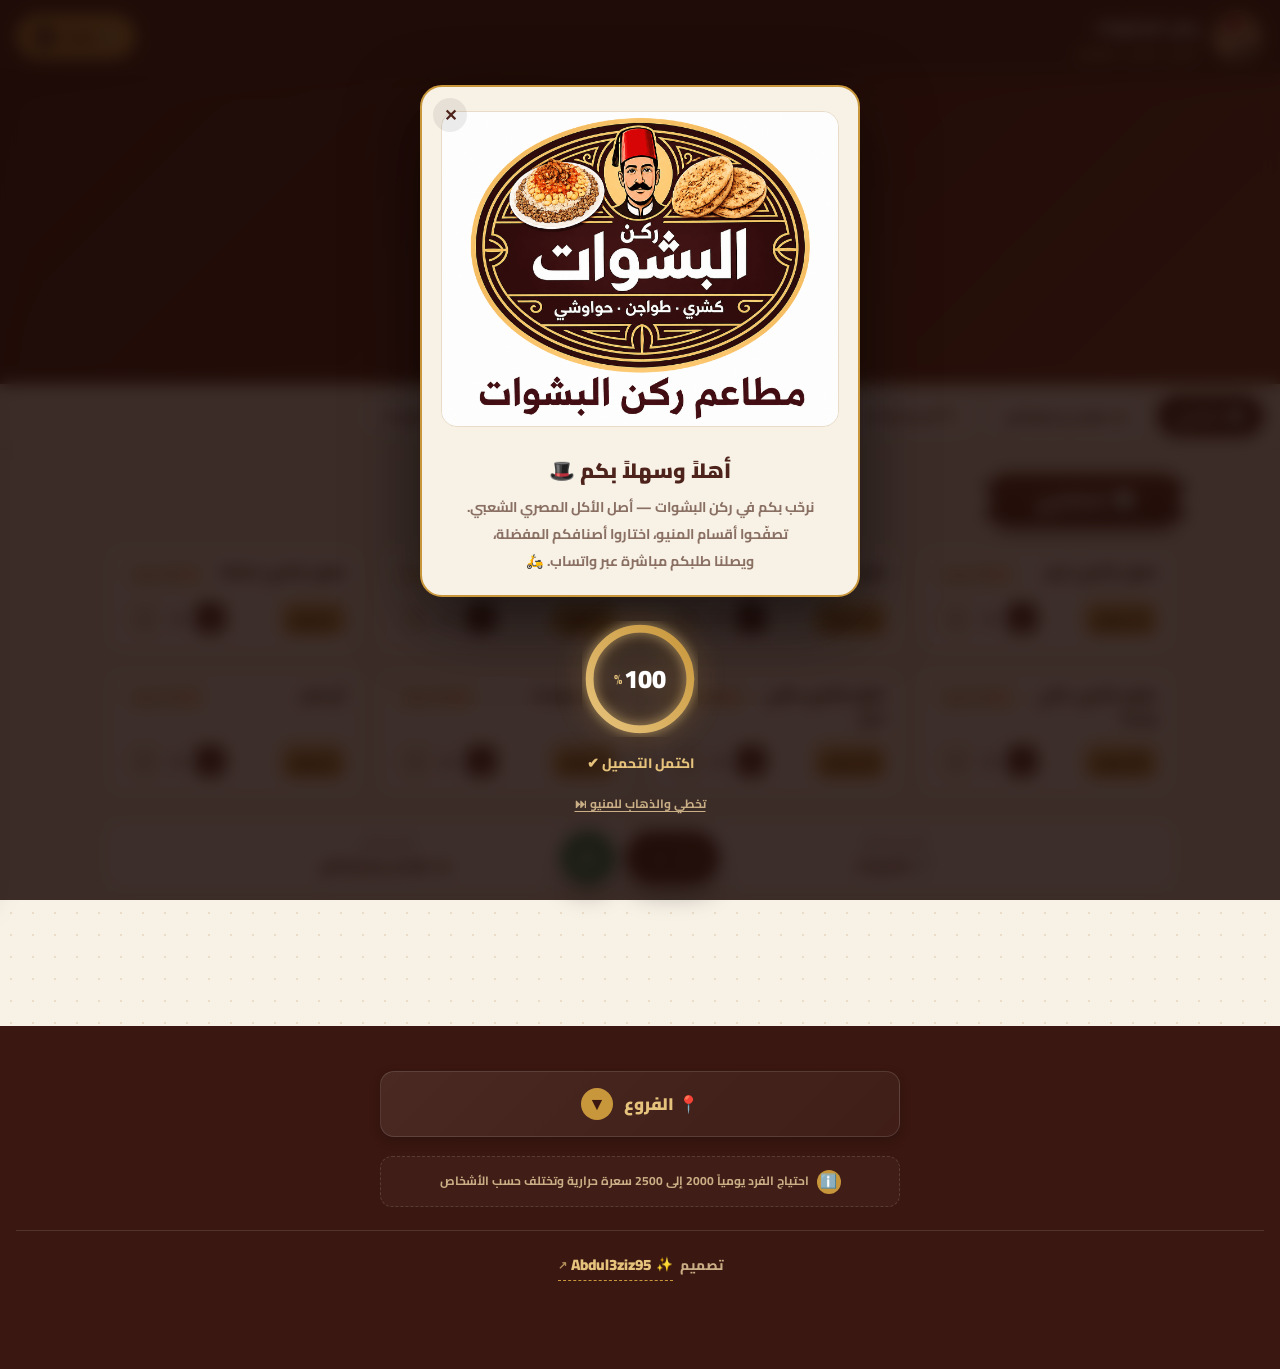
==== commit 43137a4a: "Update index.html" ====
--- a/index.html
+++ b/index.html
@@ -3,8 +3,11 @@
 <head>
 <meta charset="UTF-8">
 <meta name="viewport" content="width=device-width, initial-scale=1.0">
+<meta name="theme-color" content="#3a1710">
 <title>ركن البشوات | كشري - طواجن - حواوشي</title>
-<link href="https://fonts.googleapis.com/css2?family=Cairo:wght@400;600;700;800;900&family=Aref+Ruqaa:wght@400;700&display=swap" rel="stylesheet">
+<link rel="preconnect" href="https://fonts.googleapis.com">
+<link rel="preconnect" href="https://fonts.gstatic.com" crossorigin>
+<link href="https://fonts.googleapis.com/css2?family=Cairo:wght@400;700;800;900&family=Aref+Ruqaa:wght@700&display=swap" rel="stylesheet">
 <style>
 :root{
   --brown:#4d231b; --brown2:#6b3527; --dark:#3a1710;
@@ -116,9 +119,9 @@
   .f-dots{gap:.8rem}
   .f-dot{width:12px;height:12px}
 }
-/* ===== التصنيفات ===== */
+/* ===== التصنيفات (شريط متحرك انسيابي) ===== */
 .cats{position:sticky;top:66px;z-index:40;background:var(--cream);padding:.7rem 1rem;display:flex;gap:.5rem;
-  overflow-x:auto;border-bottom:1px solid var(--line);scrollbar-width:none;transition:.3s}
+  overflow-x:auto;border-bottom:1px solid var(--line);scrollbar-width:none;transition:.3s;will-change:scroll-position}
 .cats::-webkit-scrollbar{display:none}
 .cats.searching{opacity:.4;pointer-events:none}
 .chip{flex-shrink:0;background:#fff;border:1.5px solid var(--line);border-radius:50px;padding:.45rem 1.1rem;
@@ -210,7 +213,6 @@
 .branches-toggle.open .toggle-text{color:#fff}
 .branches-content{max-height:0;overflow:hidden;transition:max-height .4s cubic-bezier(.4,.0,.2,1), opacity .3s ease, margin-top .3s ease;opacity:0;margin-top:0}
 .branches-content.open{opacity:1;margin-top:.8rem}
-/* بطاقة الفرع الحديثة */
 .branch{background:#ffffff0d;border:1px solid #ffffff1f;border-radius:18px;margin:.6rem 0;padding:1rem 1rem .9rem;transition:.3s}
 .branch:hover{background:#ffffff12;border-color:var(--gold)}
 .branch-head{display:flex;align-items:center;gap:.7rem;margin-bottom:.85rem;text-align:start}
@@ -249,7 +251,7 @@
 <div id="welcome">
   <div class="w-card" id="wCard">
     <button class="w-close" onclick="skipIntro()" aria-label="إغلاق">✕</button>
-    <img src="welcome.png" alt="مطاعم ركن البشوات">
+    <img src="welcome.png" alt="مطاعم ركن البشوات" decoding="async">
     <h2>أهلاً وسهلاً بكم 🎩</h2>
     <p>نرحّب بكم في <b>ركن البشوات</b> — أصل الأكل المصري الشعبي.<br>
     تصفّحوا أقسام المنيو، اختاروا أصنافكم المفضلة،<br>ويصلنا طلبكم مباشرة عبر واتساب. 🛵</p>
@@ -275,7 +277,7 @@
 
 <header class="topbar">
   <div class="brand">
-    <img src="logo.png" alt="شعار ركن البشوات" class="logo">
+    <img src="logo.png" alt="شعار ركن البشوات" class="logo" decoding="async">
     <div><b>ركن البشوات</b><small>كشري • طواجن • حواوشي</small></div>
   </div>
   <button class="cart-btn" onclick="openCart()">🛒 طلبك <span class="count">0</span></button>
@@ -358,13 +360,13 @@
 <div id="featured">
   <button class="f-close" onclick="closeFeatured()" aria-label="إغلاق">✕</button>
   <div class="f-top">
-    <img src="logo.png" alt="ركن البشوات" class="f-logo">
+    <img src="logo.png" alt="ركن البشوات" class="f-logo" decoding="async">
     <h2 class="f-title">من اكلات البشوات</h2>
   </div>
   <div class="f-stage" id="featStage">
     <button class="f-arrow f-right" onclick="manualNav(-1)" aria-label="السابق">❯</button>
     <div class="f-img-box" id="featAnim">
-      <img id="featImg" src="" alt="">
+      <img id="featImg" src="" alt="" decoding="async">
     </div>
     <button class="f-arrow f-left" onclick="manualNav(1)" aria-label="التالي">❮</button>
   </div>
@@ -400,6 +402,13 @@
 const WA = '966561365019';
 const SIZES = ['صغير','وسط','كبير'];
 const t0 = Date.now();
+
+/* ===== التخزين السريع في الهاتف (Service Worker) ===== */
+if('serviceWorker' in navigator){
+  window.addEventListener('load', ()=>{
+    navigator.serviceWorker.register('sw.js').catch(()=>{});
+  });
+}
 
 /* ===== الأصناف المميزة ===== */
 /* 📁 ضع الصور داخل مجلد باسم img بجانب ملف الموقع بأسماء f1.png حتى f13.png */
@@ -494,12 +503,11 @@
 }
 document.getElementById('welcome').addEventListener('click', e=>{ if(e.target.id==='welcome') skipIntro(); });
 
-/* ===== منطق الأصناف المميزة ===== */
-let featIndex = 0, featTimer = null, featAuto = true;
+/* ===== منطق الأصناف المميزة (تسلسلي صارم) ===== */
+let featIndex = 0, featAuto = true, featToken = 0, autoTimeout = null;
 const featImg = document.getElementById('featImg');
 const featAnim = document.getElementById('featAnim');
 
-/* تجهيز مسبق لجميع الصور لضمان الترتيب ومنع وميض الصورة السابقة */
 const featReady = {};
 FEATURED.forEach(f=>{
   const im = new Image();
@@ -519,39 +527,47 @@
 FEATURED.forEach((_,i)=>{
   const d = document.createElement('button');
   d.className='f-dot'; d.setAttribute('aria-label','صنف '+(i+1));
-  d.onclick = ()=>{ featAuto=false; stopFeatAuto(); showFeat(i, i>featIndex?'next':'prev'); };
+  d.onclick = ()=>{ featAuto=false; stopFeatAuto(); showFeat(i, i>featIndex?'next':'prev', false); };
   featDots.appendChild(d);
 });
 
-function showFeat(i, dir){
+function showFeat(i, dir, fromAuto){
   featIndex = (i + FEATURED.length) % FEATURED.length;
   const item = FEATURED[featIndex];
-  document.querySelectorAll('.f-dot').forEach((d,di)=> d.classList.toggle('active', di===featIndex));
+  const myToken = ++featToken;
   withFeatSrc(item, src=>{
+    if(myToken !== featToken) return;
     featImg.src = src;
     featImg.alt = item.n;
+    document.querySelectorAll('.f-dot').forEach((d,di)=> d.classList.toggle('active', di===featIndex));
     featAnim.classList.remove('anim-next','anim-prev');
     void featAnim.offsetWidth;
     featAnim.classList.add(dir==='prev' ? 'anim-prev' : 'anim-next');
+    if(fromAuto && featAuto) scheduleAuto();
   });
+}
+function scheduleAuto(){
+  clearTimeout(autoTimeout);
+  autoTimeout = setTimeout(()=> showFeat(featIndex+1,'next',true), 3500);
+}
+function stopFeatAuto(){
+  clearTimeout(autoTimeout);
+  autoTimeout = null;
 }
 function startFeatAuto(){
   stopFeatAuto();
-  featTimer = setInterval(()=> showFeat(featIndex+1,'next'), 3500);
-}
-function stopFeatAuto(){
-  if(featTimer){ clearInterval(featTimer); featTimer=null; }
+  scheduleAuto();
 }
 function manualNav(d){
   featAuto = false;
   stopFeatAuto();
-  showFeat(featIndex+d, d<0?'prev':'next');
+  showFeat(featIndex+d, d<0?'prev':'next', false);
 }
 function openFeatured(){
   document.getElementById('featured').classList.add('show');
   document.body.style.overflow='hidden';
   featAuto = true;
-  showFeat(featIndex,'next');
+  showFeat(featIndex,'next',false);
   startFeatAuto();
 }
 function closeFeatured(){
@@ -649,12 +665,56 @@
 let currentSection = 0;
 let isSearching = false;
 
+/* ===== حركة شريط الأقسام الانسيابية (ذهاب وإياب دائم) ===== */
+let catsDir = 1, catsPauseUntil = 0, catsLast = performance.now(), catsSign = 0;
+let catsPos = 0, catsSynced = false; /* عدّاد داخلي دقيق لا يتأثر بتقريب المتصفح */
+const CATS_SPEED = 28; /* بكسل/ثانية — حركة هادئة */
+function pauseCats(ms){ catsPauseUntil = performance.now() + (ms || 3000); }
+(function initCatsMarquee(){
+  function tickCats(now){
+    const max = cats.scrollWidth - cats.clientWidth;
+    if(max > 5){
+      /* اكتشاف اتجاه التمرير في RTL تلقائياً */
+      if(!catsSign){
+        cats.scrollLeft = -1;
+        catsSign = (cats.scrollLeft < 0) ? -1 : 1;
+        cats.scrollLeft = 0;
+        catsPos = 0;
+        catsSynced = true;
+      }
+      if(now >= catsPauseUntil){
+        /* مزامنة الموضع بعد أي تدخل يدوي أثناء الإيقاف */
+        if(!catsSynced){
+          catsPos = Math.min(max, Math.abs(cats.scrollLeft));
+          catsSynced = true;
+        }
+        const dt = Math.min(.05, (now - catsLast)/1000);
+        catsPos += dt * CATS_SPEED * catsDir;
+        if(catsPos >= max){ catsPos = max; catsDir = -1; }
+        else if(catsPos <= 0){ catsPos = 0; catsDir = 1; }
+        cats.scrollLeft = catsSign * catsPos;
+      } else {
+        catsSynced = false; /* أثناء الإيقاف قد يتغيّر الموضع يدوياً */
+      }
+    }
+    catsLast = now;
+    requestAnimationFrame(tickCats);
+  }
+  requestAnimationFrame(tickCats);
+})();
+/* توقف ٣ ثواني عند أي تفاعل يدوي مع الشريط */
+cats.addEventListener('pointerdown', ()=> pauseCats(3000), {passive:true});
+cats.addEventListener('touchstart', ()=> pauseCats(3000), {passive:true});
+cats.addEventListener('wheel', ()=> pauseCats(3000), {passive:true});
+
 MENU.forEach((sec,si)=>{
   const chip = document.createElement('button');
   chip.className='chip'; chip.textContent = sec.i+' '+sec.t;
   chip.onclick = ()=> {
     if(isSearching) clearSearch();
     showSection(si, true);
+    pauseCats(3000); /* يتوقف ٣ ثواني بعد الاختيار ثم يستأنف */
+    chip.scrollIntoView({behavior:'smooth', inline:'center', block:'nearest'});
   };
   cats.appendChild(chip);
 
